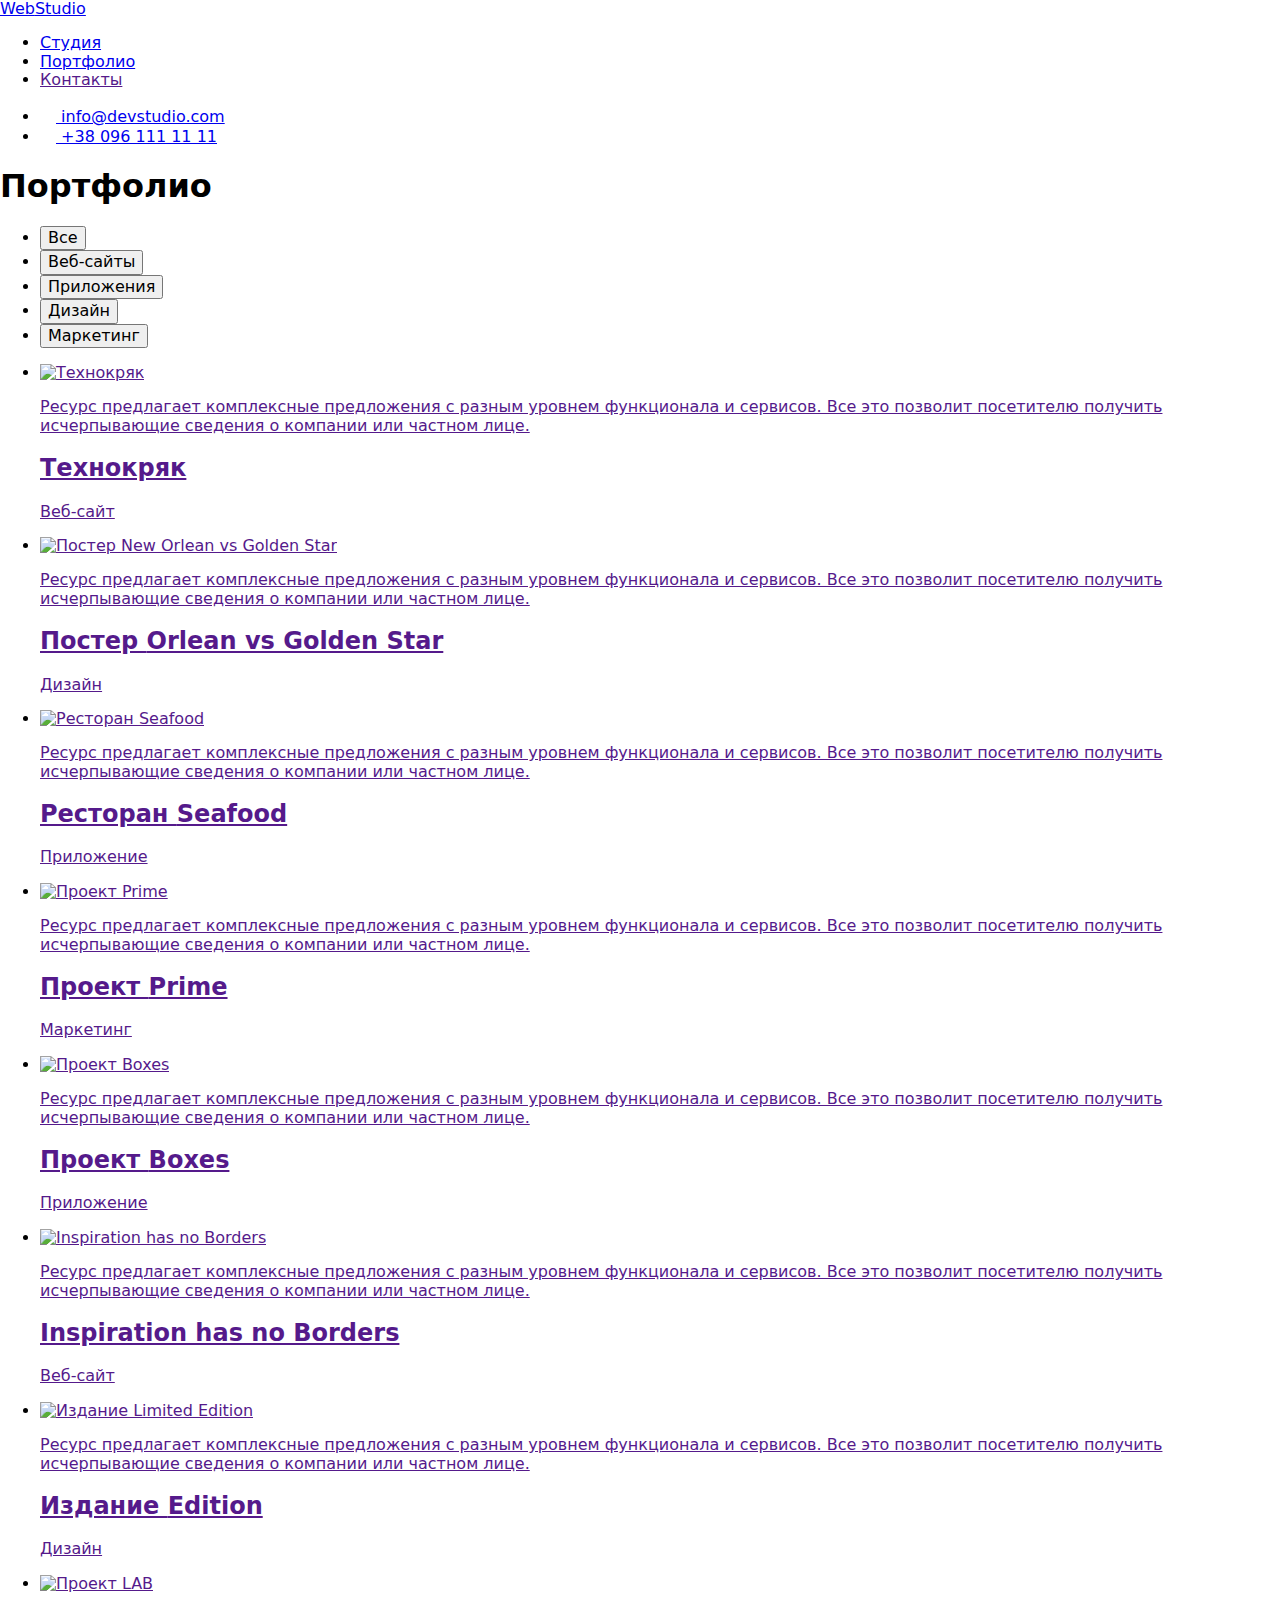
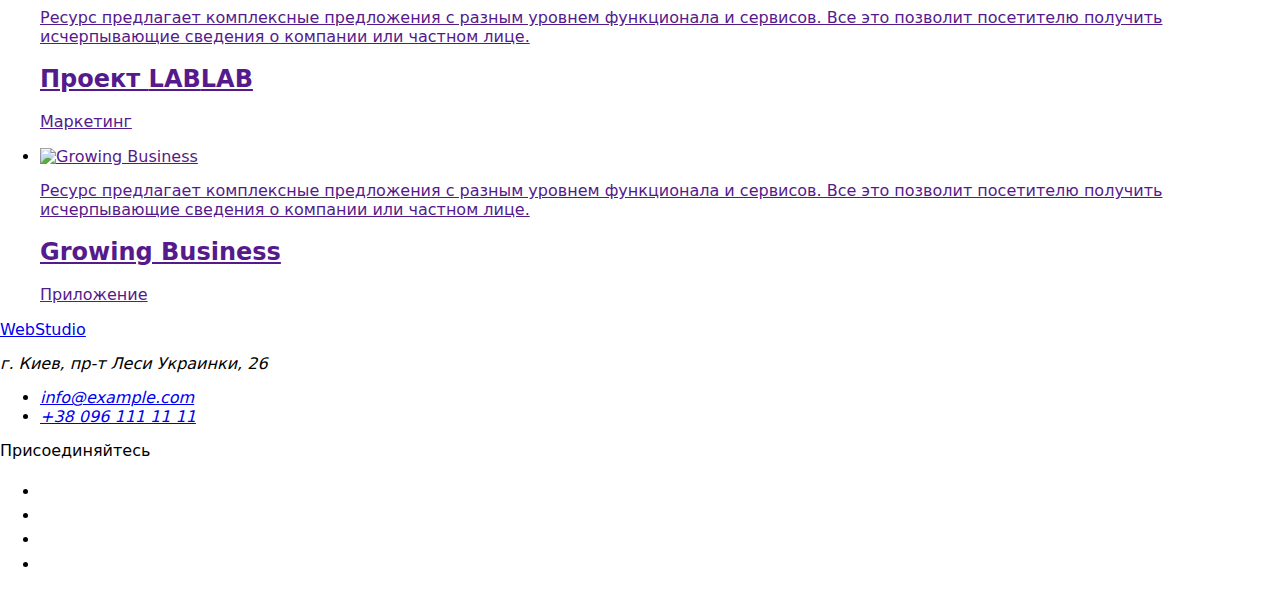
==== portfolio.html @ aac2e9c6 "Add files via upload" ====
<!DOCTYPE html>
<html lang="ru">

<head>
    <meta charset="UTF-8">
    <meta http-equiv="X-UA-Compatible" content="IE=edge">
    <meta name="viewport" content="width=device-width, initial-scale=1.0">
    <title>WebStudio</title>
    <link href="https://fonts.googleapis.com/css2?family=Raleway:wght@700&family=Roboto:wght@400;500;700;900&display=swap"
    rel="stylesheet">
    <link rel="stylesheet" href="https://cdnjs.cloudflare.com/ajax/libs/modern-normalize/1.1.0/modern-normalize.min.css">
    <link rel="stylesheet" href="./css/styles.css" />
</head>

<body>
    <!-- Шапка сайта-->
        <header class="header">

            <div class="container page-header">
                <nav class="main-nav">
                    <a href="./index.html" class="logo"> <span class="logo-item">Web</span>Studio</a>
            
                    <ul class="site-nav">
                        <li class="item"> <a href="./index.html" class="site-nav-link">Студия</a></li>
                        <li class="item"> <a href="./portfolio.html" class="site-nav-link  curent">Портфолио</a></li>
                        <li class="item"> <a href="" class="site-nav-link">Контакты</a></li>
                    </ul>
                </nav>
            
                    <div class="contacts">
                        <ul class="site-contacts">
                            <li class="list">
                                <div class="mail-link">
                                    <a href="mailto:info@devstudio.com" class="mail">
                                        <svg class="mail-icon" width="16" height="16">
                                            <use href="./images/symbol-defs.svg#icon-mail"></use>
                                        </svg>
                                        info@devstudio.com</a>
                                </div>
                            </li>
                    
                            <li class="list">
                                <div class="tel-link">
                                    <a href="tel:+380961111111" class="tel">
                                        <svg class="tel-icon" width="16" height="16">
                                            <use href="./images/symbol-defs.svg#icon-tel"></use>
                                        </svg>
                                        +38 096 111 11 11
                                    </a>
                                </div>
                            </li>
                        </ul>
                     </div>
            </div>
            
        </header>

        <!--Hero-->
        <main>
            <section class="section">
                <div class="container">
                    <h1 class="portfolio-title">Портфолио</h1>
                        
                    <ul class="button-list">
                        <li class="portfolio-button-list"> <button type="button" class="button-item curent">Все</button></li>
                        <li class="portfolio-button-list"> <button type="button" class="button-item">Веб-сайты</button></li>
                        <li class="portfolio-button-list"> <button type="button" class="button-item">Приложения</button></li>
                        <li class="portfolio-button-list"> <button type="button" class="button-item">Дизайн</button></li>
                        <li class="portfolio-button-list"> <button type="button" class="button-item">Маркетинг</button></li>
                    </ul>

                    <ul class="card-list">
                            <li class="card-item">
                                <a href="" class="card-link">
                                    <div class="product-thumb">
                                        <img src="./images/techno.jpg" alt="Технокряк" width="370" class="card-pct">
                                        <div class="product-overlay">
                                            <p class="product-description">
                                                Ресурс предлагает комплексные предложения с разным уровнем функционала и сервисов. Все это позволит посетителю получить
                                                исчерпывающие сведения о компании или частном лице.
                                            </p>
                                        </div>
                                    </div>
                                     <div class="card-text-item">
                                         <h2 class="card-title">Технокряк</h2>
                                          <p class="card-text">Веб-сайт</p>
                                    </div>
                                </a>
                            </li>

                            <li class="card-item">
                                <a href="" class="card-link">
                                    <div class="product-thumb">
                                        <img src="./images/poster.jpg" alt="Постер New Orlean vs Golden Star" width="370" class="card-pct">
                                        <div class="product-overlay">
                                                <p class="product-description">
                                                    Ресурс предлагает комплексные предложения с разным уровнем функционала и сервисов. Все это позволит посетителю
                                                    получить исчерпывающие сведения о компании или частном лице.
                                                </p>
                                        </div>
                                    </div>
                                            <div class="card-text-item">
                                                <h2 class="card-title">Постер <span lang="en">Orlean vs Golden Star</span> </h2>
                                                <p class="card-text">Дизайн</p>
                                            </div>
                                </a>
                            </li>

                            <li class="card-item">
                                <a href="" class="card-link">
                                    <div class="product-thumb">
                                        <img src="./images/restaurant.jpg" alt="Ресторан Seafood" width="370" class="card-pct">
                                            <div class="product-overlay">
                                                <p class="product-description">
                                                    Ресурс предлагает комплексные предложения с разным уровнем функционала и сервисов. Все это позволит посетителю
                                                    получить исчерпывающие сведения о компании или частном лице.
                                                </p>
                                            </div>
                                    </div>
                                        <div class="card-text-item">
                                                <h2 class="card-title">Ресторан <span lang="en">Seafood</span></h2>
                                                <p class="card-text">Приложение</p>
                                            </div>  
                                </a>
                            </li>

                            <li class="card-item">
                                <a href="" class="card-link">
                                    <div class="product-thumb">
                                            <img src="./images/prime.jpg" alt="Проект Prime" width="370" class="card-pct">
                                            <div class="product-overlay">
                                                <p class="product-description">
                                                    Ресурс предлагает комплексные предложения с разным уровнем функционала и сервисов. Все это позволит посетителю
                                                    получить исчерпывающие сведения о компании или частном лице.
                                                </p>
                                            </div>
                                    </div>
                                            <div class="card-text-item">
                                                <h2 class="card-title">Проект <span lang="en">Prime</span></h2>
                                                <p class="card-text">Маркетинг</p>
                                            </div>
                                </a>
                            </li>

                            <li class="card-item">
                                <a href="" class="card-link">
                                    <div class="product-thumb">
                                        <img src="./images/boxes.jpg" alt="Проект Boxes" width="370" class="card-pct">
                                        <div class="product-overlay">
                                            <p class="product-description">
                                                Ресурс предлагает комплексные предложения с разным уровнем функционала и сервисов. Все это позволит посетителю
                                                получить исчерпывающие сведения о компании или частном лице.
                                            </p>
                                        </div>
                                    </div>
                                        <div class="card-text-item">
                                                <h2 class="card-title">Проект <span lang="en">Boxes</span></h2>
                                                <p class="card-text">Приложение</p>
                                            </div>
                                </a>
                            </li>

                            <li class="card-item">
                                <a href="" class="card-link">
                                    <div class="product-thumb">
                                       <img src="./images/Inspiration.jpg" alt="Inspiration has no Borders" width="370" class="card-pct">
                                    <div class="product-overlay">
                                        <p class="product-description">
                                            Ресурс предлагает комплексные предложения с разным уровнем функционала и сервисов. Все это позволит посетителю
                                            получить исчерпывающие сведения о компании или частном лице.
                                        </p>
                                    </div>
                                    </div>
                                            <div class="card-text-item">
                                                <h2 class="card-title" lang="en">Inspiration has no Borders</h2>
                                                <p class="card-text">Веб-сайт</p>
                                            </div>
                                </a>
                            </li>

                            <li class="card-item">
                                <a href="" class="card-link">
                                    <div class="product-thumb">
                                        <img src="./images/edition.jpg" alt="Издание Limited Edition" width="370" class="card-pct">
                                        <div class="product-overlay">
                                            <p class="product-description">
                                                Ресурс предлагает комплексные предложения с разным уровнем функционала и сервисов. Все это позволит посетителю
                                                получить исчерпывающие сведения о компании или частном лице.
                                            </p>
                                        </div>
                                    </div>
                                        <div class="card-text-item">
                                            <h2 class="card-title">Издание <span lang="en">Edition</span> </h2>
                                            <p class="card-text">Дизайн</p>
                                        </div>
                                </a>        
                            </li>

                            <li class="card-item">
                                <a href="" class="card-link">
                                    <div class="product-thumb">
                                        <img src="./images/lab.jpg" alt="Проект LAB" width="370" class="card-pct">
                                        <div class="product-overlay">
                                            <p class="product-description">
                                                Ресурс предлагает комплексные предложения с разным уровнем функционала и сервисов. Все это позволит посетителю
                                                получить исчерпывающие сведения о компании или частном лице.
                                            </p>
                                        </div>
                                    </div>
                                            <div class="card-text-item">
                                                <h2 class="card-title">Проект <span lang="en">LAB</span>LAB</h2>
                                                <p class="card-text">Маркетинг</p>
                                            </div>
                                </a>
                            </li>

                            <li class="card-item">
                                <a href="" class="card-link">
                                    <div class="product-thumb">
                                        <img src="./images/bisiness.jpg" alt="Growing Business" width="370" class="card-pct">
                                        <div class="product-overlay">
                                            <p class="product-description">
                                                Ресурс предлагает комплексные предложения с разным уровнем функционала и сервисов. Все это позволит посетителю
                                                получить исчерпывающие сведения о компании или частном лице.
                                            </p>
                                        </div>
                                    </div>
                                            <div class="card-text-item">
                                                <h2 class="card-title" >Growing Business</h2>
                                                <p class="card-text">Приложение</p>
                                            </div>
                                </a>
                            </li>
                    </ul>

                 </div>

            </section>
        </main>
        
        <!--Футер-->
                <footer class="footer">
                
                    <div class="container footer-container">
                        <div class="footer-contacts">
                            <a class="logo" href="./index.html"> <span class="logo-item">Web</span>Studio</a>
                            <address>
                                <p class="adress">г. Киев, пр-т Леси Украинки, 26</p>
                
                                <ul class="footer-list">
                                    <li class="footer-mail"><a href="info@example.com" class="mail">info@example.com</a></li>
                                    <li class="footer-tel"><a href="tel:+380961111111" class="tel"> +38 096 111 11 11</a></li>
                                </ul>
                            </address>
                        </div>
                
                        <div class="footer-soc-items">
                            <p class="footer-header">Присоединяйтесь</p>
                
                
                            <ul class="footer-soc-list list">
                                <li class="footer-link-items">
                                    <a href="" class="footer-soc-link">
                                        <svg class="footer-soc-icon" width="20" height="20">
                                            <use href="./images/symbol-defs.svg#icon-instagram2"></use>
                                        </svg>
                                    </a>
                                </li>
                
                                <li class="footer-link-items">
                                    <a href="" class="footer-soc-link">
                                        <svg class="footer-soc-icon" width="20" height="20">
                                            <use href="./images/symbol-defs.svg#icon-twitter2"></use>
                                        </svg>
                                    </a>
                                </li>
                
                                <li class="footer-link-items">
                                    <a href="" class="footer-soc-link">
                                        <svg class="footer-soc-icon" width="20" height="20">
                                            <use href="./images/symbol-defs.svg#icon-facebook"></use>
                                        </svg>
                                    </a>
                                </li>
                
                                <li class="footer-link-items">
                                    <a href="" class="footer-soc-link">
                                        <svg class="footer-soc-icon" width="20" height="20">
                                            <use href="./images/symbol-defs.svg#icon-linkedin2"></use>
                                        </svg>
                                    </a>
                                </li>
                            </ul>
                        </div>
                    </div>
                </footer>

 </body>
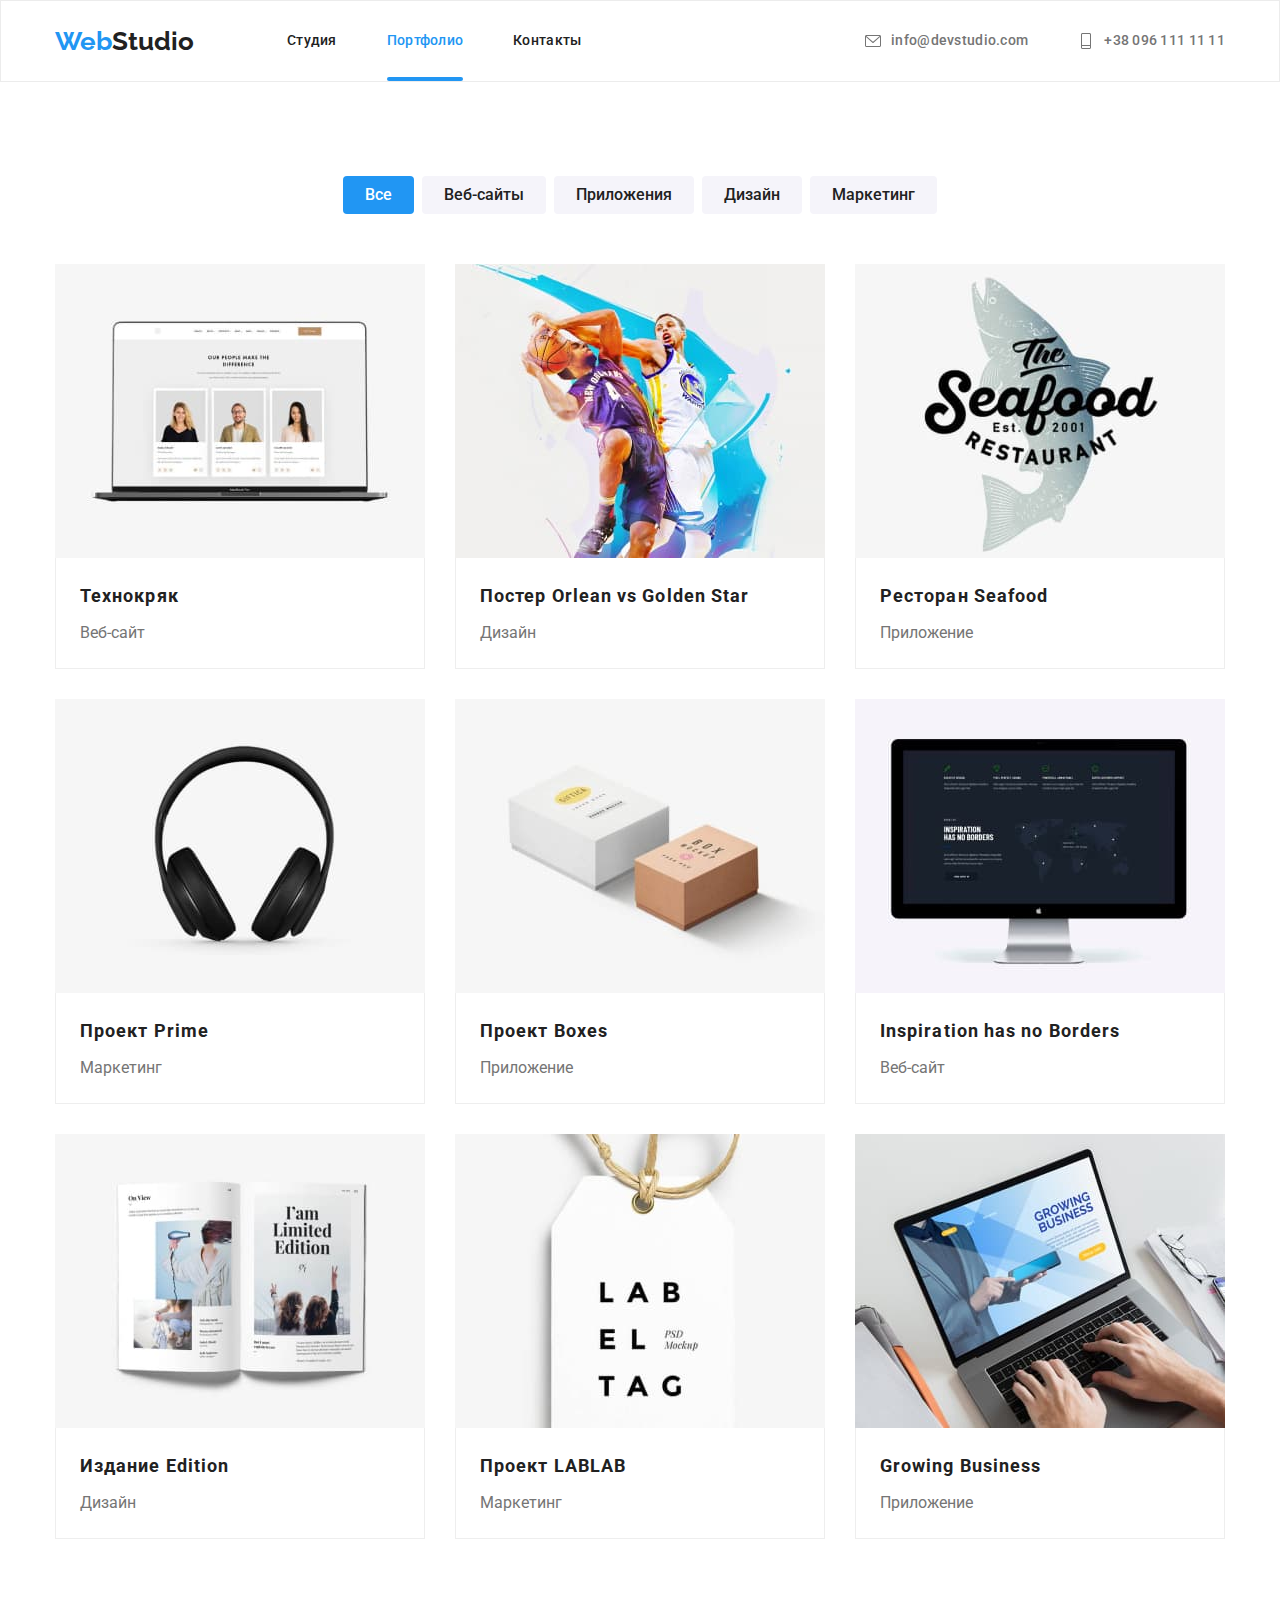
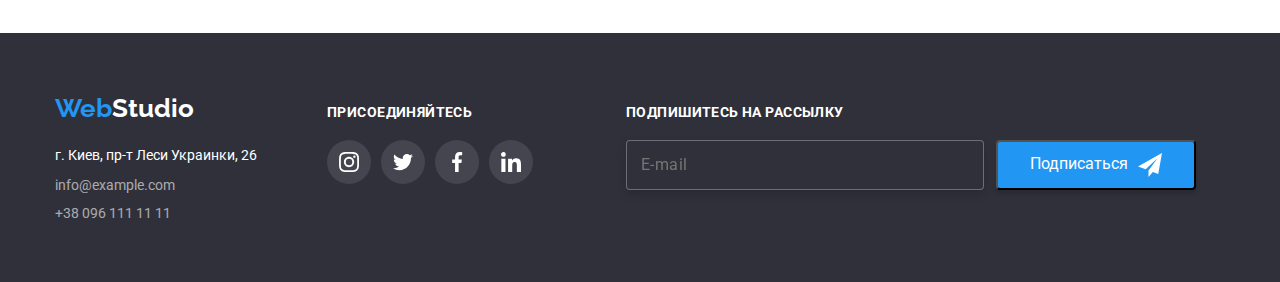
==== commit e0e11729: "ДЗ-6 на сдачу" ====
--- a/portfolio.html
+++ b/portfolio.html
@@ -239,60 +239,75 @@
         </main>
         
         <!--Футер-->
-                <footer class="footer">
-                
-                    <div class="container footer-container">
-                        <div class="footer-contacts">
-                            <a class="logo" href="./index.html"> <span class="logo-item">Web</span>Studio</a>
-                            <address>
-                                <p class="adress">г. Киев, пр-т Леси Украинки, 26</p>
-                
-                                <ul class="footer-list">
-                                    <li class="footer-mail"><a href="info@example.com" class="mail">info@example.com</a></li>
-                                    <li class="footer-tel"><a href="tel:+380961111111" class="tel"> +38 096 111 11 11</a></li>
+        <footer class="footer">
+
+            <div class="container footer-container">
+                    <div class="footer-contacts">
+                        <a class="logo" href="./index.html"> <span class="logo-item">Web</span>Studio</a>
+                        <address>
+                            <p class="adress">г. Киев, пр-т Леси Украинки, 26</p>
+                            
+                            <ul class="footer-list">
+                                <li class="footer-mail"><a href="info@example.com" class="mail">info@example.com</a></li>
+                                <li class="footer-tel"><a href="tel:+380961111111" class="tel"> +38 096 111 11 11</a></li>
+                            </ul>
+                        </address>
+                    </div>
+
+                    <div class="footer-soc-items">
+                        <p class="footer-header">Присоединяйтесь</p>
+
+                            
+                                <ul class="footer-soc-list list">
+                                    <li class="footer-link-items">
+                                        <a href="" class="footer-soc-link">
+                                            <svg class="footer-soc-icon" width="20" height="20">
+                                                <use href="./images/symbol-defs.svg#icon-instagram2"></use>
+                                            </svg>
+                                        </a>
+                                    </li>
+                                    
+                                    <li class="footer-link-items">
+                                        <a href="" class="footer-soc-link">
+                                            <svg class="footer-soc-icon" width="20" height="20">
+                                                <use href="./images/symbol-defs.svg#icon-twitter2"></use>
+                                            </svg>
+                                        </a>
+                                    </li>
+                        
+                                    <li class="footer-link-items">
+                                        <a href="" class="footer-soc-link">
+                                            <svg class="footer-soc-icon" width="20" height="20">
+                                                <use href="./images/symbol-defs.svg#icon-facebook"></use>
+                                            </svg>
+                                        </a>
+                                    </li>
+                                    
+                                    <li class="footer-link-items">
+                                        <a href="" class="footer-soc-link">
+                                            <svg class="footer-soc-icon" width="20" height="20">
+                                                <use href="./images/symbol-defs.svg#icon-linkedin2"></use>
+                                            </svg>
+                                        </a>
+                                    </li>
                                 </ul>
-                            </address>
-                        </div>
-                
-                        <div class="footer-soc-items">
-                            <p class="footer-header">Присоединяйтесь</p>
-                
-                
-                            <ul class="footer-soc-list list">
-                                <li class="footer-link-items">
-                                    <a href="" class="footer-soc-link">
-                                        <svg class="footer-soc-icon" width="20" height="20">
-                                            <use href="./images/symbol-defs.svg#icon-instagram2"></use>
-                                        </svg>
-                                    </a>
-                                </li>
-                
-                                <li class="footer-link-items">
-                                    <a href="" class="footer-soc-link">
-                                        <svg class="footer-soc-icon" width="20" height="20">
-                                            <use href="./images/symbol-defs.svg#icon-twitter2"></use>
-                                        </svg>
-                                    </a>
-                                </li>
-                
-                                <li class="footer-link-items">
-                                    <a href="" class="footer-soc-link">
-                                        <svg class="footer-soc-icon" width="20" height="20">
-                                            <use href="./images/symbol-defs.svg#icon-facebook"></use>
-                                        </svg>
-                                    </a>
-                                </li>
-                
-                                <li class="footer-link-items">
-                                    <a href="" class="footer-soc-link">
-                                        <svg class="footer-soc-icon" width="20" height="20">
-                                            <use href="./images/symbol-defs.svg#icon-linkedin2"></use>
-                                        </svg>
-                                    </a>
-                                </li>
-                            </ul>
-                        </div>
+                            
                     </div>
-                </footer>
+                        <form>
+                            <div class="footer-form">
+                                <div class="sign-form">
+                                    <label for="sign-form" class="sign-label">подпишитесь на рассылку</label>
+                                    <input type="email" name="email" id="sign-form" class="sign-input" placeholder="E-mail">
+                                </div>
+                                <button type="submit" class="sign-button">Подписаться
+                                    <svg width="24" height="24" class="sign-icon">
+                                        <use href="./images/symbol-defs.svg#icon-send"></use>
+                                    </svg>
+                                </button>
+                            </div>
+                        </form>
+            </div>
+            
+        </footer>
 
  </body>--- a/css/styles.css
+++ b/css/styles.css
@@ -0,0 +1,1281 @@
+:root {
+  --primary-text-color: #757575;
+  --title-text-color: #212121;
+  --accent-color: #2196f3;
+  --hero-title-color: #ffffff;
+  --accent-background-color: #2f303a;
+  --secondary-background-color: #f5f4fa;
+  --link-color:rgba(255, 255, 255, 0.6);
+  --header-border-color:#ECECEC;
+  --svg-color:#AFB1B8;
+  --card-border-color: #EEEEEE;
+
+  --timing-function: cubic-bezier(0.4, 0, 0.2, 1);
+  --transition-duration: 250ms;
+}
+
+html {
+  box-sizing: border-box;
+}
+
+*::before,
+*::after {
+  box-sizing: inherit;
+}
+
+.container {
+  width: 1200px;
+  padding-left: 15px;
+  padding-right: 15px;
+  margin-left: auto;
+  margin-right: auto;
+}
+
+.section {
+  margin-top: 0px;
+  margin-bottom: 0px;
+  padding-top: 94px;
+  padding-bottom: 94px;
+}
+
+* body {
+  color: var(--primary-text-color);
+  background-color: var(--hero-title-color);
+
+  font-family: roboto, sans-serif;
+  font-size: 16px;
+}
+
+.list {
+  list-style: none;
+}
+
+/* ------------------main-nav------------------- */
+
+.main-nav {
+  align-items: center;
+}
+
+.page-header {
+  display: flex;
+  align-items: center;
+}
+
+/* ------------------------logo------------------- */
+
+.header {
+  border: 1px solid var(--header-border-color);
+}
+
+.logo {
+  color: var(--title-text-color);
+  font-family: raleway;
+
+  font-weight: 700;
+  font-size: 26px;
+  line-height: 1.19;
+  text-decoration: none;
+
+  padding-top: 24px;
+  padding-bottom: 24px;
+}
+
+.logo-item {
+  color: var(--accent-color);
+}
+
+/*--------------------- site-nav -----------------*/
+
+.site-nav {
+  display: flex;
+  list-style: none;
+  margin-left: 93px;
+  margin-top: 0px;
+  margin-bottom: 0px;
+  padding-left: 0px;
+}
+
+.site-nav-link {
+    display: block;
+    padding-top: 32px;
+    padding-bottom: 32px;
+
+    transition-property: color;
+    transition-duration: var(--transition-duration);
+    transition-timing-function: var(--timing-function);
+
+    position: relative;
+}
+
+.site-nav-link.curent::after {
+
+  content: '';
+  display: block;
+  background-color: var(--accent-color);
+  width: 100%;
+  height: 4px;
+  border-radius: 2px;
+
+  position: absolute;
+  left: 0px;
+  bottom: 0px;
+}
+
+.site-nav .item:not(:last-child) {
+  margin-right: 50px;
+}
+
+.main-nav {
+  display: flex;
+}
+
+.site-nav-link {
+  color: var(--title-text-color);
+
+  font-weight: 500;
+  font-size: 14px;
+  line-height: 1.14;
+  letter-spacing: 0.02em;
+  text-decoration: none;
+}
+
+.site-nav-link:hover,
+.site-nav-link:focus,
+.site-nav-link.curent {
+  color: var(--accent-color);
+}
+
+/*--------------------- contacts --------------------*/
+
+.mail:hover,
+.mail:focus {
+  fill: #2196f3;
+}
+
+.tel:hover,
+.tel:focus {
+  fill: #2196f3;
+}
+
+.tel-icon .mail-icon:hover,
+.tel-icon .mail-icon:focus {
+  fill: currentColor;
+}
+
+.contacts {
+  margin-left: auto;
+}
+
+.site-contacts {
+  display: flex;
+  list-style: none;
+  align-items: center;
+  fill: var(--primary-text-color);
+  
+  margin-top: 0px;
+  margin-bottom: 0px;
+  padding-left: 0px;
+}
+
+.site-contacts .list + .list {
+  margin-left: 50px;
+}
+
+.site-contacts .mail,
+.site-contacts .tel {
+  color: var(--primary-text-color);
+
+  font-weight: 500;
+  font-size: 14px;
+  line-height: 1.14px;
+  letter-spacing: 0.02em;
+  text-decoration: none;
+
+  display: flex;
+  align-items: center;
+
+  padding-top: 32px;
+  padding-bottom: 32px;
+
+  transition-property: color;
+  transition-duration: 250ms;
+  transition-timing-function: var(--timing-function);
+}
+
+.site-contacts .mail:hover,
+.site-contacts .mail:focus,
+.site-contacts .tel:hover,
+.site-contacts .tel:focus {
+  color: var(--accent-color);
+}
+
+.mail-icon {
+ margin-right: 10px;
+ fill: currentColor;
+}
+
+.tel-icon {
+  margin-right: 10px;
+  fill: currentColor;
+}
+
+/* Hero */
+
+.hero {
+  background-image: linear-gradient(
+    rgba(47, 48, 58, 0.4),
+    rgba(47, 48, 58, 0.4)
+  ),
+  url(../images/hero-background.jpg);
+
+  max-width: 1600px;
+  
+  margin: 0 auto;
+  text-align: center;
+  padding-top: 200px;
+  padding-bottom: 200px;
+
+  background-size: cover;
+  background-repeat: no-repeat;
+}
+
+.hero-title {
+  color: var(--hero-title-color);
+
+  font-weight: 900;
+  font-size: 44px;
+  line-height: 1.36;
+  text-align: center;
+  letter-spacing: 0.06em;
+  width: 696px;
+
+  margin-top: 0px;
+  margin-bottom: 30px;
+  margin-left: auto;
+  margin-right: auto;
+
+  text-transform: uppercase;
+}
+
+/*---------------------- Hero buton -----------------*/
+
+
+.hero-button {
+  color: var(--hero-title-color);
+  background-color: var(--accent-color);
+  
+  font-family: Roboto;
+  font-weight: 700;
+  font-size: 16px;
+  line-height: 1.87;
+  letter-spacing: 0.06em;
+  border-radius: 4px;
+  border: none;
+  
+
+  padding-left: 32px;
+  padding-right: 32px;
+  padding-top: 10px;
+  padding-bottom: 10px;
+
+  cursor: pointer;
+}
+
+/* -----------------преимущества ---------------*/
+
+
+.benefits-list {
+  display: flex;
+  justify-content: center;
+}
+
+.benefits-item {
+  width: 270px;
+}
+
+.benefits-item:not(:last-child) {
+  margin-right: 30px;
+}
+
+.benefits-list {
+  margin-top: 0px;
+  margin-bottom: 0px;
+  padding-left: 0px;
+  padding-right: 0px;
+}
+
+.benefits-title {
+  display: none;
+}
+
+.benefits-subtitle {
+  color: var(--title-text-color);
+
+  margin-top: 0px;
+  margin-bottom: 10px;
+
+  font-size: 14px;
+  line-height: 1.7;
+
+  text-transform: uppercase;
+}
+
+.benefits-text {
+  margin-top: 0px;
+  margin-bottom: 0px;
+
+  line-height: 1.71;
+}
+
+.icon-bgr {
+  width: 270px;
+  height: 120px;
+  background-color: var(--secondary-background-color);
+
+  margin-bottom: 30px;
+
+  border-radius: 4px;
+}
+
+.icon-bgr {
+  display: flex;
+  justify-content: center;
+  align-items: center;
+}
+
+
+/*----------- чем мы занимаемся ---------------*/
+
+.feture {
+  padding-top: 0px;
+}
+
+.feature-list {
+  margin-top: 0px;
+  margin-bottom: 0px;
+}
+
+.feature-title {
+  margin-top: 0px;
+  margin-bottom: 50px;
+}
+
+.feature-title,
+.team-title {
+  color: var(--title-text-color);
+
+  font-weight: 700;
+  font-size: 36px;
+  line-height: 1.16;
+  text-align: center;
+}
+
+.feature-title {
+  margin-bottom: 50px;
+}
+
+.feature-list {
+  display: flex;
+
+  padding-left: 0px;
+  padding-right: 0px;
+}
+
+.feature-pct {
+  margin-right: 30px;
+}
+
+.feature-pct:nth-last-child(-n + 1) {
+  margin-right: 0px;
+}
+
+.feature-img {
+  display: block;
+  max-width: 100%;
+  height: auto;
+}
+
+.feature-card {
+  position: relative;
+  display: flex;
+
+}
+
+.feature-text {
+  position: absolute;
+  bottom: 0;
+   
+  display: flex;
+  justify-content: center;
+  align-items: center;
+
+
+  background-color: rgba(47, 48, 58, 0.8);
+  width: 370px;
+  height: 70px;
+  margin-top: 0px;
+  margin-bottom: 0px;
+  width: 100%;
+
+
+  font-weight: 700;
+  font-size: 14px;
+  line-height: 1.14;
+  letter-spacing: 0.03em;
+  text-transform: uppercase;
+  color: var(--hero-title-color)
+}
+
+/* --------------наша команда---------------- */
+
+.team-title {
+  margin-top: 0px;
+  margin-bottom: 50px;
+}
+
+.team {
+  background-color: var(--secondary-background-color);
+}
+
+.team-list {
+  display: flex;
+  justify-content: center;
+  text-align: center;
+ 
+  margin-top: 0px;
+  margin-bottom: 0px;
+  padding-left: 0px;
+}
+
+.team-card-list:not(:last-child) {
+margin-right: 30px;
+}
+
+.team-card-list {
+  box-shadow: 0px 1px 3px rgba(0, 0, 0, 0.12),
+  0px 1px 1px rgba(0, 0, 0, 0.14),
+  0px 2px 1px rgba(0, 0, 0, 0.2);
+  border-radius: 0px 0px 4px 4px;
+}
+  
+
+.team-title {
+  color: var(--title-text-color);
+}
+
+.team-subtitle {
+  color: var(--title-text-color);
+
+  font-weight: 500;
+  font-size: 16px;
+  line-height: 1.18;
+  text-align: center;
+  letter-spacing: 0.03em;
+}
+
+.team-subtitle {
+  margin-bottom: 10px;
+  margin-top: 0px;
+}
+
+.team-contant {
+  font-weight: 400;
+  font-size: 16px;
+  line-height: 1.18;
+  margin-top: 0px;
+  margin-bottom: 16px;
+}
+
+.team-pct {
+  margin-bottom: 30px;
+}
+
+.team-card-list {
+  background-color: var(--hero-title-color);
+
+  padding-bottom: 30px;
+}
+
+.team-soc-list {
+  display: flex;
+  justify-content: center;
+  padding-left: 0px;
+  list-style: none;
+}
+
+.team-soc-item + .team-soc-item {
+margin-left: 10px;
+}
+
+.team-soc-link {
+  width: 44px;
+  height: 44px;
+  border-radius: 50%;
+  display: flex;
+  align-items: center;
+  justify-content: center;
+  color: var(--svg-color);
+
+  transition-property: color, background-color;
+  transition-duration: var(--transition-duration);
+  transition-timing-function: var(--timing-function);
+}
+
+
+.team-soc-icon {
+  fill:currentColor;
+}
+
+.team-soc-link:hover,
+.team-soc-link:focus {
+  background-color: var(--accent-color);
+  color: var(--hero-title-color);
+}
+
+
+/* ----------Section clietns-------- */
+
+.clients-title {
+  margin-top: 0px;
+  margin-bottom: 50px;
+
+  font-weight: 700;
+  font-size: 36px;
+  line-height: 1.16;
+  text-align: center;
+  letter-spacing: 0.03em;
+
+  color: var(--title-text-color);
+}
+
+.clients {
+  padding-top: 94px;
+  padding-bottom: 94px;
+}
+
+.clients-list {
+  display: flex;
+  justify-content: center;
+  list-style: none;
+
+  margin-top: 0px;
+  margin-bottom: 0px;
+  padding-left: 0px;
+}
+
+.list-item {
+  margin-right: 30px;
+  margin-top: 0px;
+  margin-bottom: 0px;
+}
+
+.list-item:last-child {
+  margin-right: 0px;
+}
+
+.client-link {
+transition-property: border, color;
+transition-duration: var(--transition-duration);
+transition-timing-function: var(--timing-function);
+
+display: flex;
+justify-content: center;
+
+width: 170px;
+height: 92px;
+left: 215px;
+top: 2493px;
+
+color: var(--svg-color);
+border: 1px solid var(--svg-color);
+border-radius: 4px;
+}
+
+.company {
+  fill: currentColor;
+}
+
+
+.client-link:hover,
+.client-link:focus {
+  border-color: var(--accent-color);
+  color:var(--accent-color);
+}
+
+
+/*---------------- Футер -------------*/
+
+.footer {
+  background-color: var(--accent-background-color);
+
+  padding-top: 60px;
+  padding-bottom: 60px;
+}
+
+.footer .logo {
+  font-weight: 700;
+  text-decoration: none;
+  color: var(--hero-title-color);
+  display: inline-block;
+
+  margin-top: 0px;
+  margin-bottom: 20px;
+  padding-top: 0px;
+  padding-bottom: 0px;
+}
+
+.logo-item {
+  color: var(--accent-color);
+  margin-top: 0px;
+}
+
+.footer-list {
+  margin-top: 0px;
+  margin-bottom: 0px;
+  list-style: none;
+  padding-left: 0px;
+}
+
+.adress {
+  color: var(--hero-title-color);
+
+  font-style: normal;
+  font-weight: 400;
+
+  font-size: 14px;
+  line-height: 1.7;
+
+  margin-top: 0px;
+  margin-bottom: 9px;
+}
+
+.footer .mail,
+.tel {
+  transition-property: color;
+  transition-duration: var(--transition-duration);
+  transition-timing-function: var(--timing-function);
+
+  color: var(--link-color);
+
+  font-style: normal;
+  font-weight: 400;
+
+  font-size: 14px;
+  line-height: 1.17;
+
+  display: inline-block;
+}
+
+.footer .mail:hover,
+.footer .mail:focus {
+  color: var(--accent-color);
+}
+
+.footer .tel:hover,
+.footer .tel:focus {
+  color: var(--accent-color);
+}
+
+.footer-mail {
+  margin-bottom: 9px;
+}
+
+.mail,
+.tel {
+  text-decoration: none;
+}
+
+.footer-header {
+  color: var(--hero-title-color);
+
+  font-weight: 700;
+  font-size: 14px;
+  line-height: 16px;
+  letter-spacing: 0.03em;
+  text-transform: uppercase;
+
+  margin-top: 0px;
+  margin-bottom: 20px;
+}
+
+.footer-soc-list {
+  display: flex;
+  
+  margin-top: 0px;
+  margin-bottom: 0px;
+  padding-left: 0px;
+}
+
+.footer-soc-link {
+    transition-property: background-color;
+    transition-duration: var(--transition-duration);
+    transition-timing-function: var(--timing-function);
+
+    width: 44px;
+    height: 44px;
+    border-radius: 50%;
+    
+    display: flex;
+    align-items: center;
+    justify-content: center;
+    cursor: pointer;
+
+    background-color: rgba(255, 255, 255, 0.1);
+}
+
+.footer-soc-link:hover,
+.footer-soc-link:focus {
+  background-color: var(--accent-color);
+}
+
+.footer-link-items:not(:last-child) {
+  margin-right: 10px;
+}
+
+.footer-soc-items {
+  justify-content: center;
+  padding-right: 93px;
+}
+
+.footer-container {
+  display: flex;
+  align-items: baseline;
+}
+
+.footer-contacts {
+margin-right: 70px;
+}
+
+.footer-soc-icon {
+  fill: var(--hero-title-color);
+}
+
+.sign-button {
+  display: flex;
+  align-items: center;
+  justify-content: center;
+  margin-left: 12px;
+  margin-top: 0px;
+  margin-bottom: 0px;
+  padding: 0 0;
+
+  width: 200px;
+  height: 50px;
+
+  color: var(--hero-title-color);
+  background-color: var(--accent-color);
+
+  box-shadow: 0px 4px 4px rgba(0, 0, 0, 0.15);
+  border-radius: 4px;
+
+  cursor: pointer;
+}
+
+.sign-icon {
+  margin-left: 10px;
+}
+
+.footer-form {
+  display: flex;
+  align-items: flex-end;
+}
+
+.sign-form {
+  width: 358px;
+}
+
+.sign-label {
+  display: block;
+  color: var(--hero-title-color);
+  margin-bottom: 20px;
+
+  font-weight: 700;
+  font-size: 14px;
+  line-height: 16px;
+  letter-spacing: 0.03em;
+  text-transform: uppercase;
+}
+
+.sign-input {
+ width: 358px;
+ height: 50px;
+
+ background-color: var(--accent-background-color);
+ border: 1px solid rgba(255, 255, 255, 0.3);
+ box-sizing: border-box;
+ filter: drop-shadow(0px 4px 4px rgba(0, 0, 0, 0.15));
+ border-radius: 4px;
+}
+
+.sign-form input::placeholder {
+  padding-left: 12px;
+
+  font-size: 16px;
+  line-height: 1.25;
+  letter-spacing: 0.03em;
+}
+
+
+
+/* --------------Portfolio -----------------*/
+
+.portfolio-title {
+  display: none;
+}
+
+/* -------------Кнопки ---------------*/
+
+.button-list {
+  display: flex;
+  justify-content: center;
+
+}
+
+.button-list {
+  list-style: none;
+  margin-top: 0px;
+  margin-bottom: 50px;
+  padding-left: 0px;
+  padding-right: 0px;
+  }
+
+
+.portfolio-button-list:not(:last-child) {
+  margin-right: 8px;
+}
+
+.button-item {
+  color: var(--title-text-color);
+  cursor: pointer;
+  background-color: var(--secondary-background-color);
+
+  font-family: Roboto;
+  font-weight: 500;
+  font-size: 16px;
+  line-height: 1.62;
+
+  border-radius: 4px;
+  padding-left: 22px;
+  padding-right: 22px;
+  padding-top: 6px;
+  padding-bottom: 6px;
+
+  border: none;
+
+  transition-property: background-color, color, box-shadow;
+  transition-duration: var(--transition-duration);
+  transition-timing-function: var(--timing-function);
+}
+
+
+.button-item:focus,
+.button-item:hover {
+  color: var(--hero-title-color);
+  background-color: var(--accent-color);
+  box-shadow: 0px 3px 1px rgba(0, 0, 0, 0.1),
+  0px 1px 2px rgba(0, 0, 0, 0.08),
+  0px 2px 2px rgba(0, 0, 0, 0.12);
+  border-radius: 4px;
+}
+
+.button-item.curent {
+  color: var(--hero-title-color);
+  background-color: var(--accent-color);
+}
+
+/* ---------Портфолио - карточки-------- */
+
+.card-list {
+  display: flex;
+  flex-wrap: wrap;
+  list-style: none;
+  
+  margin-top: 0px;
+  margin-bottom: 0px;
+  margin-left: 0px;
+  padding-left: 0px;
+}
+
+.card-item {
+  width: 370px;
+  margin-right: 30px;
+  margin-bottom: 30px;
+
+  box-sizing: border-box;
+}
+
+.card-item:nth-child(3n) {
+  margin-right: 0px;
+}
+
+.card-item:nth-last-child(-n + 3) {
+  margin-bottom: 0px;
+}
+
+.card-pct {
+  max-width: 100%;
+  display: block;
+  height: auto;
+
+  margin: 0px;
+  
+}
+
+.card-title {
+  color: var(--title-text-color);
+
+  font-weight: 700;
+  font-size: 18px;
+  line-height: 2;
+  letter-spacing: 0.06em;
+
+  margin-top: 0px;
+  margin-bottom: 4px;
+}
+
+.card-text {
+  font-size: 16px;
+  line-height: 1.87;
+
+  margin-top: 0px;
+  margin-bottom: 0px;
+
+  color: var(--primary-text-color);
+}
+
+.card-text-item {
+border-left: 1px solid var(--card-border-color);
+border-right: 1px solid var(--card-border-color);
+border-bottom: 1px solid var(--card-border-color);
+
+padding-top: 20px;
+padding-bottom: 20px;
+padding-left: 24px;
+}
+
+.card-link {
+  list-style: none;
+  text-decoration: none;
+  display: block;
+
+  transition-property: box-shadow;
+  transition-duration: var(--transition-duration);
+  transition-timing-function: var(--timing-function);
+}
+
+.card-link:hover,
+.card-link:focus {
+  background: var(--hero-title-color);
+  box-sizing: border-box;
+  box-shadow: 0px 1px 1px rgba(0, 0, 0, 0.12),
+  0px 4px 4px rgba(0, 0, 0, 0.06),
+  1px 4px 6px rgba(0, 0, 0, 0.16);
+}
+
+.product-thumb {
+  position: relative;
+  overflow: hidden;
+}
+
+.product-overlay {
+  position: absolute;
+  
+  width: 100%;
+  height: 100%;
+  bottom: 0;
+  background-color:rgba(33, 150, 243, 0.9);
+
+  transition-property: visibility, transform;
+  transform: translateY(100%);
+  transition-duration: var(--transition-duration);
+  transition-timing-function: var(--timing-function);
+  visibility: hidden;
+}
+
+.product-description {
+  display: flex;
+  position: absolute;
+
+  width: 100%;
+  height: 100%;
+  margin: 0;
+  padding: 63px 24px;
+
+  font-size: 18px;
+  line-height: 1.55;
+  letter-spacing: 0.03em;
+  color: var(--hero-title-color);
+  }
+  
+  .card-link:hover .product-overlay {
+    transform: translateY(0);
+    visibility: visible;
+  }
+
+  .card-link:focus .product-overlay {
+    transform: translateY(0);
+    visibility: visible;
+  }
+
+/* ---------Модальное окно------- */
+
+.backdrop {
+  position: fixed;
+  top: 0;
+  left: 0;
+  width: 100%;
+  height: 100%;
+  background-color: rgba(0, 0, 0, 0.2);
+}
+
+.backdrop.is-hidden {
+  opacity: 0;
+  pointer-events: none;
+  visibility: hidden;
+  transition-timing-function: var(--timing-function);
+  transition-duration: var(--transition-duration);
+}
+
+.backdrop.is-hidden .modal {
+  transform: translate(-50%, -50%) scale(0.7);
+}
+
+.modal {
+  transition-property: transform, scale;
+  transition-duration: 250ms;
+  animation-timing-function: var(--timing-function);
+
+  position: absolute;
+  top: 50%;
+  left: 50%;
+  transform: translate(-50%, -50%) scale(1);
+
+  width: 528px;
+  min-height: 581px;
+  background-color: var(--hero-title-color);
+
+  background: var(--hero-title-color);
+  box-shadow: 0px 1px 3px rgba(0, 0, 0, 0.12),
+  0px 1px 1px rgba(0, 0, 0, 0.14),
+  0px 2px 1px rgba(0, 0, 0, 0.2);
+  border-radius: 4px;
+}
+
+/* -----------Форма-------------- */
+
+.form {
+  padding: 40px;
+}
+
+.modal-button {
+  transition-property: fill;
+  transition-duration: 250ms;
+  animation-timing-function: var(--timing-function);
+
+  position: absolute;
+  top: 8px;
+  right: 8px;
+
+  cursor: pointer;
+
+  margin: 0px;
+  padding: 0px;
+  width: 30px;
+  height: 30px;
+  border-radius: 50%;
+  background-color: var(--hero-title-color);
+  border: 1px solid rgba(0, 0, 0, 0.1);
+}
+
+.modal-button:hover,
+.modal-button:focus {
+  fill: var(--accent-color);
+}
+
+.modal-title {
+  margin-top: 0px;
+  margin-bottom: 12px;
+
+  font-weight: 700;
+  font-size: 20px;
+  line-height: 1.15;
+  text-align: center;
+  letter-spacing: 0.03em;
+  color: var(--title-text-color);
+}
+
+textarea {
+  resize: none;
+}
+
+/* --------------Формы подписки----------------- */
+
+
+.form-field {
+  display: flex;
+  flex-direction: column;
+  margin-bottom: 10px;
+  position: relative;
+}
+
+.form-field input {
+  transition-property: outline-color, border-color;
+  transition-duration: 250ms;
+  animation-timing-function: var(--timing-function);
+
+  margin-top: 0px;
+  margin-bottom: 0px;
+  
+  width: 448px;
+  height: 40px;
+
+  border: 1px solid rgba(33, 33, 33, 0.2);
+  box-sizing: border-box;
+  border-radius: 4px;
+}
+
+.form-input {
+  padding-left: 42px;
+}
+
+.form-field label {
+
+  font-size: 12px;
+  line-height: 1.16;
+  letter-spacing: 0.01em;
+}
+
+.form-field label {
+  margin-bottom: 4px;
+}
+
+.modal-icon {
+  transition-property: fill;
+  transition-duration: 250ms;
+  animation-timing-function: var(--timing-function);
+
+  position: absolute;
+  top: 50%;
+  left: 15px;
+}
+
+.form-input:focus + .modal-icon {
+  fill: var(--accent-color);
+}
+
+.form-field input:focus {
+  border-color: var(--accent-color);
+  outline-color: var(--accent-color);
+}
+
+.form-field textarea::placeholder {
+  font-weight: 400;
+  font-size: 14px;
+  line-height: 16px;
+  letter-spacing: 0.01em;
+
+  color: rgba(117, 117, 117, 0.5);
+}
+
+.comment-field {
+  transition-property: outline-color, border-color;
+  transition-duration: 250ms;
+  animation-timing-function: var(--timing-function);
+
+  width: 448px;
+  height: 120px;
+
+  padding: 12px 16px;
+  
+  border: 1px solid rgba(33, 33, 33, 0.2);
+  box-sizing: border-box;
+  border-radius: 4px; 
+}
+
+.comment-input {
+  margin-bottom: 20px;
+}
+
+.comment-field:focus {
+  outline-color: var(--accent-color);
+
+}
+
+/* ------------------политика----------------- */
+
+.policy {
+  display: flex;
+  align-items: center;
+
+  margin-top: 0px;
+  margin-bottom: 30px;
+}
+
+.policy label {
+
+  display: flex;
+  align-items: center;
+  margin-left: 8px;
+
+  font-size: 14px;
+  line-height: 1.71;
+  letter-spacing: 0.03em;
+}
+
+.icon {
+  margin-right: 8px;
+
+  display: inline-block;
+  width: 16px;
+  height: 15px;
+
+  border-radius: 2px;
+  border: 2px solid var(--title-text-color);
+}
+
+.checkbox:checked + .icon {
+  background-color: var(--accent-color);
+  background-image: url(../images/icon\ check.svg);
+  background-size: contain;
+  background-origin: border-box;
+  border-color: var(--accent-color);
+}
+
+.checkbox {
+    position: absolute;
+    width: 1px;
+    height: 1px;
+    margin: -1px;
+    border: 0;
+    padding: 0;
+    clip: rect(0 0 0 0);
+    overflow: hidden;
+}
+
+.policy .policy-link {
+
+  color: var(--accent-color);
+}
+
+/* -----------------Submit button---------------- */
+
+.submit-button {
+  display: flex;
+  margin-right: auto;
+  margin-left: auto;
+  padding: 10px 56px;
+
+  font-weight: 700;
+  font-size: 16px;
+  line-height: 1.85;
+  letter-spacing: 0.06em;
+  color: var(--hero-title-color);
+
+  box-shadow: 0px 4px 4px rgba(0, 0, 0, 0.15);
+  border-radius: 4px;
+
+  background-color: var(--accent-color);
+  border: none;
+  cursor: pointer;
+}
+
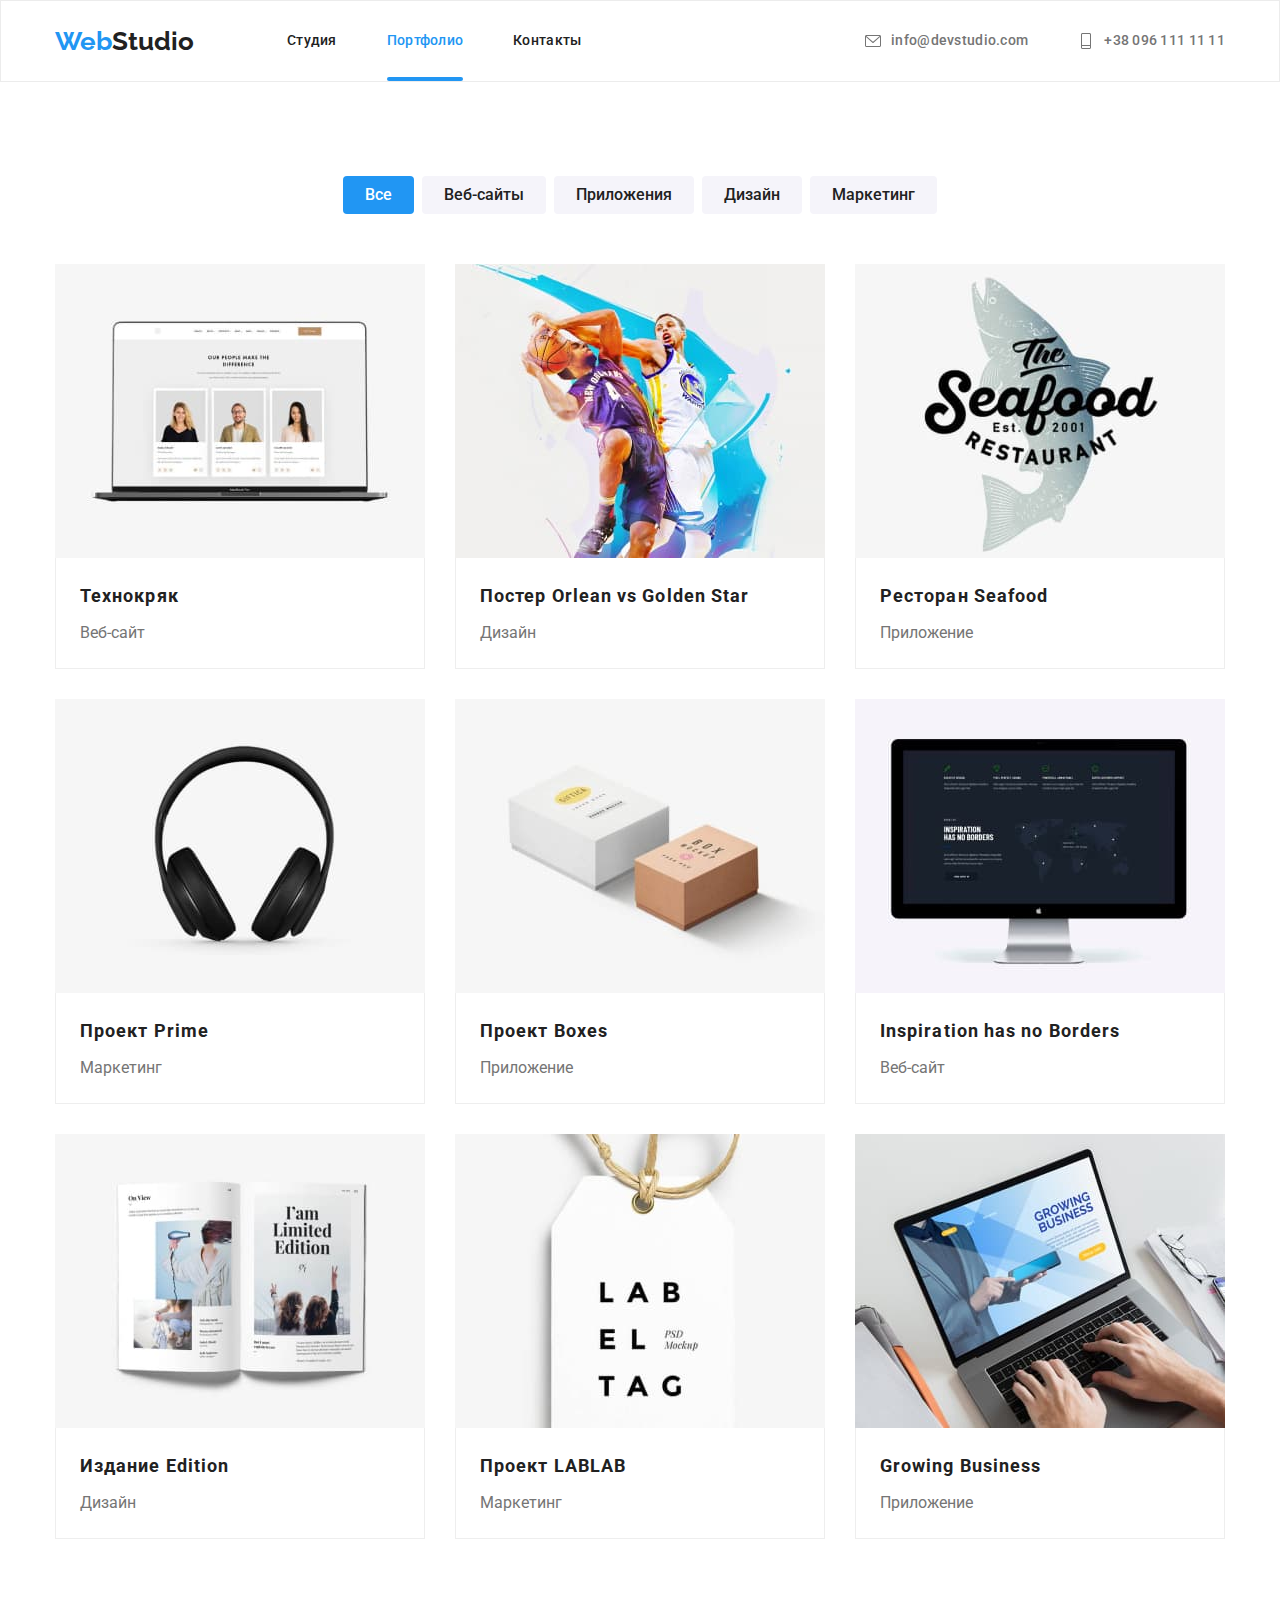
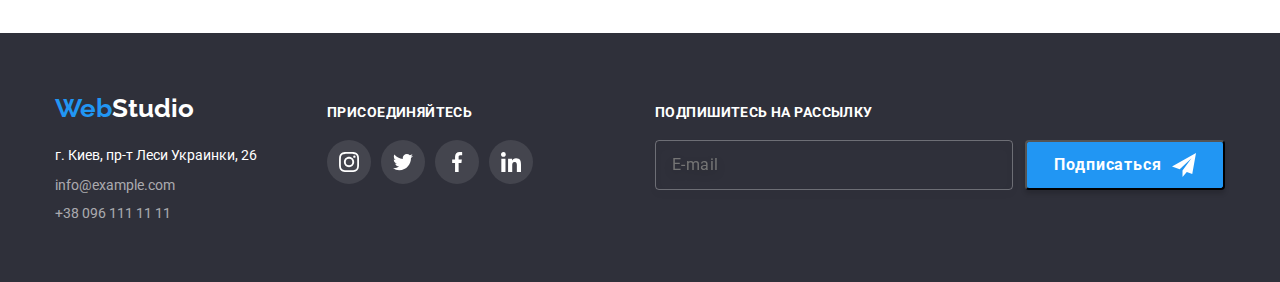
==== commit 71fdaacf: "ДЗ-6 готовое с правками" ====
--- a/portfolio.html
+++ b/portfolio.html
@@ -296,7 +296,7 @@
                         <form>
                             <div class="footer-form">
                                 <div class="sign-form">
-                                    <label for="sign-form" class="sign-label">подпишитесь на рассылку</label>
+                                    <strong class="call-to-action">подпишитесь на рассылку</strong>
                                     <input type="email" name="email" id="sign-form" class="sign-input" placeholder="E-mail">
                                 </div>
                                 <button type="submit" class="sign-button">Подписаться
--- a/css/styles.css
+++ b/css/styles.css
@@ -734,7 +734,7 @@
 
 .footer-soc-items {
   justify-content: center;
-  padding-right: 93px;
+  margin-right: auto;
 }
 
 .footer-container {
@@ -762,6 +762,11 @@
   width: 200px;
   height: 50px;
 
+  font-weight: 700;
+  font-size: 16px;
+  line-height: 1.87;
+  letter-spacing: 0.06em;
+
   color: var(--hero-title-color);
   background-color: var(--accent-color);
 
@@ -784,7 +789,7 @@
   width: 358px;
 }
 
-.sign-label {
+.call-to-action {
   display: block;
   color: var(--hero-title-color);
   margin-bottom: 20px;
@@ -797,19 +802,20 @@
 }
 
 .sign-input {
+padding-left: 16px;
+
  width: 358px;
  height: 50px;
 
- background-color: var(--accent-background-color);
+ background-color: transparent;
  border: 1px solid rgba(255, 255, 255, 0.3);
  box-sizing: border-box;
  filter: drop-shadow(0px 4px 4px rgba(0, 0, 0, 0.15));
  border-radius: 4px;
+ color: var(--hero-title-color);
 }
 
 .sign-form input::placeholder {
-  padding-left: 12px;
-
   font-size: 16px;
   line-height: 1.25;
   letter-spacing: 0.03em;
@@ -951,6 +957,7 @@
 padding-top: 20px;
 padding-bottom: 20px;
 padding-left: 24px;
+padding-right: 24px;
 }
 
 .card-link {
@@ -1050,6 +1057,7 @@
   left: 50%;
   transform: translate(-50%, -50%) scale(1);
 
+  padding: 40px;
   width: 528px;
   min-height: 581px;
   background-color: var(--hero-title-color);
@@ -1063,9 +1071,6 @@
 
 /* -----------Форма-------------- */
 
-.form {
-  padding: 40px;
-}
 
 .modal-button {
   transition-property: fill;
@@ -1119,7 +1124,7 @@
 }
 
 .form-field input {
-  transition-property: outline-color, border-color;
+  transition-property: border-color;
   transition-duration: 250ms;
   animation-timing-function: var(--timing-function);
 
@@ -1231,6 +1236,7 @@
 
   border-radius: 2px;
   border: 2px solid var(--title-text-color);
+cursor: pointer;
 }
 
 .checkbox:checked + .icon {
@@ -1239,6 +1245,10 @@
   background-size: contain;
   background-origin: border-box;
   border-color: var(--accent-color);
+}
+
+.checkbox:focus + .icon {
+  border-color: #2196f3;
 }
 
 .checkbox {
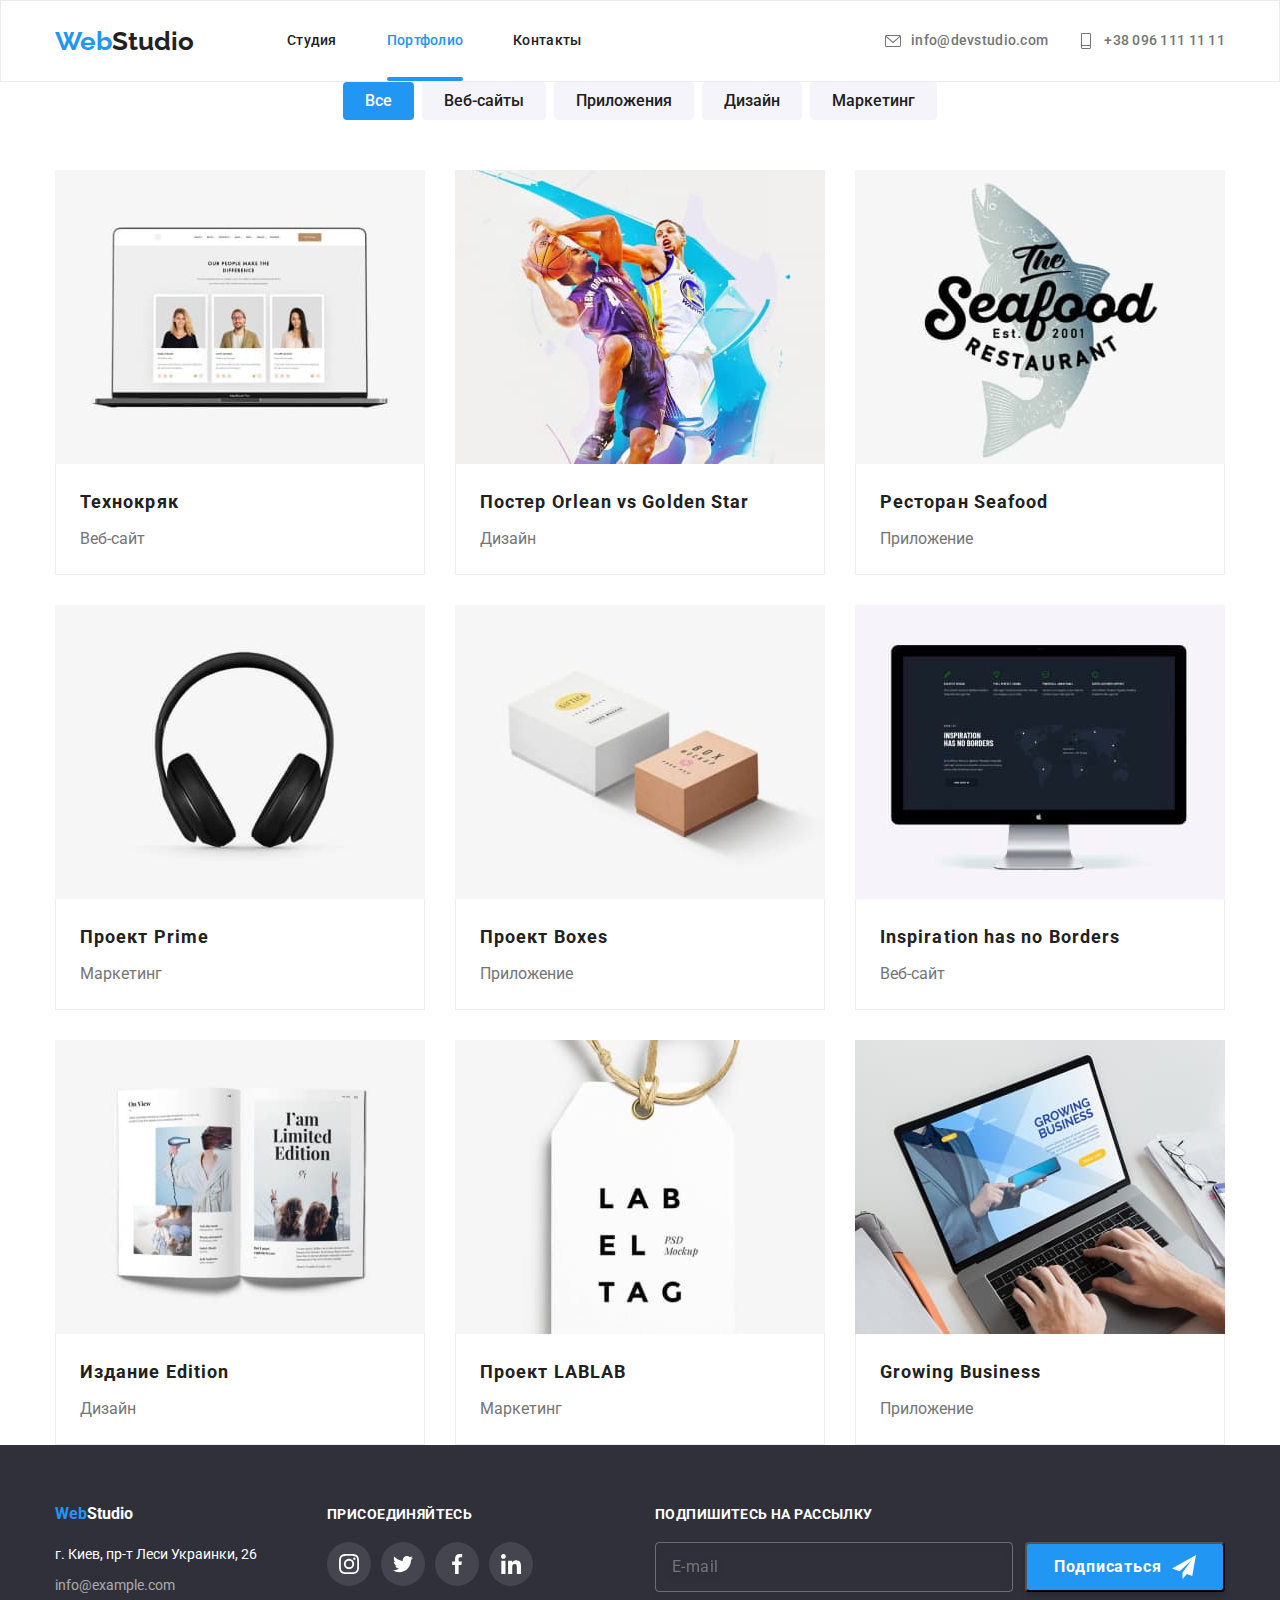
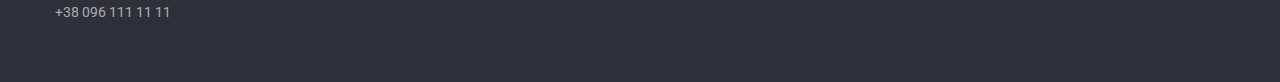
==== commit d9a66532: "ДЗ-7 BEM (Header, Hero)" ====
--- a/portfolio.html
+++ b/portfolio.html
@@ -14,46 +14,46 @@
 
 <body>
     <!-- Шапка сайта-->
-        <header class="header">
-
-            <div class="container page-header">
-                <nav class="main-nav">
-                    <a href="./index.html" class="logo"> <span class="logo-item">Web</span>Studio</a>
-            
-                    <ul class="site-nav">
-                        <li class="item"> <a href="./index.html" class="site-nav-link">Студия</a></li>
-                        <li class="item"> <a href="./portfolio.html" class="site-nav-link  curent">Портфолио</a></li>
-                        <li class="item"> <a href="" class="site-nav-link">Контакты</a></li>
+
+    <header class="header">
+        <div class="container page__container">
+            <nav class="header__main-nav">
+                    <a href="./index.html" class="header__logo"> <span class="header__logo-item">Web</span>Studio</a>
+
+                    <ul class="header__site-nav">
+                        <li class="site-nav__item"> <a href="./index.html" class="site-nav__link">Студия</a></li>
+                        <li class="site-nav__item"> <a href="./portfolio.html" class="site-nav__link  curent">Портфолио</a></li>
+                        <li class="site-nav__item"> <a href="" class="site-nav__link">Контакты</a></li>
                     </ul>
-                </nav>
-            
-                    <div class="contacts">
-                        <ul class="site-contacts">
-                            <li class="list">
-                                <div class="mail-link">
-                                    <a href="mailto:info@devstudio.com" class="mail">
-                                        <svg class="mail-icon" width="16" height="16">
-                                            <use href="./images/symbol-defs.svg#icon-mail"></use>
-                                        </svg>
-                                        info@devstudio.com</a>
-                                </div>
-                            </li>
-                    
-                            <li class="list">
-                                <div class="tel-link">
-                                    <a href="tel:+380961111111" class="tel">
-                                        <svg class="tel-icon" width="16" height="16">
-                                            <use href="./images/symbol-defs.svg#icon-tel"></use>
-                                        </svg>
-                                        +38 096 111 11 11
-                                    </a>
-                                </div>
-                            </li>
-                        </ul>
-                     </div>
+            </nav> 
+
+            <div class="contacts">
+                <ul class="header-contacts">
+                    <li class="list">
+                        <div class="mail">
+                            <a href="mailto:info@devstudio.com" class="mail__link">
+                                <svg class="mail__icon" width="16" height="16">
+                                    <use href="./images/symbol-defs.svg#icon-mail"></use>
+                                </svg>
+                                info@devstudio.com</a> 
+                        </div>
+                    </li>
+
+                    <li class="list">
+                        <div class="tel">
+                            <a href="tel:+380961111111" class="tel__link">
+                                <svg class="tel__icon" width="16" height="16">
+                                    <use href="./images/symbol-defs.svg#icon-tel"></use>
+                                </svg>
+                                +38 096 111 11 11
+                            </a>
+                        </div>
+                    </li>
+                </ul>
             </div>
             
-        </header>
+        </div>
+    </header>
 
         <!--Hero-->
         <main>
--- a/css/styles.css
+++ b/css/styles.css
@@ -31,12 +31,7 @@
   margin-right: auto;
 }
 
-.section {
-  margin-top: 0px;
-  margin-bottom: 0px;
-  padding-top: 94px;
-  padding-bottom: 94px;
-}
+
 
 * body {
   color: var(--primary-text-color);
@@ -48,66 +43,67 @@
 
 .list {
   list-style: none;
-}
-
-/* ------------------main-nav------------------- */
-
-.main-nav {
+} 
+
+/* ----------Logo--------- */
+
+.header__logo {
+color: var(--title-text-color);
+font-family: raleway;
+
+font-weight: 700;
+font-size: 26px;
+line-height: 1.19;
+text-decoration: none;
+
+padding-top: 24px;
+padding-bottom: 24px;
+}
+
+.header__logo-item {
+  color: var(--accent-color);
+}
+
+/* ------------site-nav------------- */
+
+.page__container {
+  display: flex;
   align-items: center;
 }
 
-.page-header {
-  display: flex;
-  align-items: center;
-}
-
-/* ------------------------logo------------------- */
-
-.header {
-  border: 1px solid var(--header-border-color);
-}
-
-.logo {
+.header__site-nav {
+
+  display: flex;
+  
+  margin-left: 93px;
+  margin-top: 0px;
+  margin-bottom: 0px;
+  padding-left: 0px;
+
+  list-style: none;
+}
+
+.site-nav__link {
+
+  position: relative;
+  transition-property: color;
+  transition-duration: var(--transition-duration);
+  transition-timing-function: var(--timing-function);
+
+  display: block;
+  padding-top: 32px;
+  padding-bottom: 32px;
+
   color: var(--title-text-color);
-  font-family: raleway;
-
-  font-weight: 700;
-  font-size: 26px;
-  line-height: 1.19;
+
+  font-weight: 500;
+  font-size: 14px;
+  line-height: 1.14;
+  letter-spacing: 0.02em;
   text-decoration: none;
-
-  padding-top: 24px;
-  padding-bottom: 24px;
-}
-
-.logo-item {
-  color: var(--accent-color);
-}
-
-/*--------------------- site-nav -----------------*/
-
-.site-nav {
-  display: flex;
-  list-style: none;
-  margin-left: 93px;
-  margin-top: 0px;
-  margin-bottom: 0px;
-  padding-left: 0px;
-}
-
-.site-nav-link {
-    display: block;
-    padding-top: 32px;
-    padding-bottom: 32px;
-
-    transition-property: color;
-    transition-duration: var(--transition-duration);
-    transition-timing-function: var(--timing-function);
-
-    position: relative;
-}
-
-.site-nav-link.curent::after {
+}
+
+.site-nav__link.curent::after {
 
   content: '';
   display: block;
@@ -121,52 +117,29 @@
   bottom: 0px;
 }
 
-.site-nav .item:not(:last-child) {
+.header_site-nav .item:not(:last-child) {
   margin-right: 50px;
 }
 
-.main-nav {
-  display: flex;
-}
-
-.site-nav-link {
-  color: var(--title-text-color);
-
-  font-weight: 500;
-  font-size: 14px;
-  line-height: 1.14;
-  letter-spacing: 0.02em;
-  text-decoration: none;
-}
-
-.site-nav-link:hover,
-.site-nav-link:focus,
-.site-nav-link.curent {
+.site-nav__item:not(:last-child) {
+  margin-right: 50px;
+}
+
+.header__main-nav {
+  display: flex;
+  align-items: center;
+}
+
+.site-nav__link:hover,
+.site-nav__link:focus,
+.site-nav__link.curent {
   color: var(--accent-color);
 }
 
-/*--------------------- contacts --------------------*/
-
-.mail:hover,
-.mail:focus {
-  fill: #2196f3;
-}
-
-.tel:hover,
-.tel:focus {
-  fill: #2196f3;
-}
-
-.tel-icon .mail-icon:hover,
-.tel-icon .mail-icon:focus {
-  fill: currentColor;
-}
-
-.contacts {
-  margin-left: auto;
-}
-
-.site-contacts {
+/* -------------Header-contacts-------------- */
+
+
+.header-contacts {
   display: flex;
   list-style: none;
   align-items: center;
@@ -177,12 +150,8 @@
   padding-left: 0px;
 }
 
-.site-contacts .list + .list {
-  margin-left: 50px;
-}
-
-.site-contacts .mail,
-.site-contacts .tel {
+.mail__link,
+.tel__link {
   color: var(--primary-text-color);
 
   font-weight: 500;
@@ -190,6 +159,7 @@
   line-height: 1.14px;
   letter-spacing: 0.02em;
   text-decoration: none;
+  
 
   display: flex;
   align-items: center;
@@ -202,24 +172,43 @@
   transition-timing-function: var(--timing-function);
 }
 
-.site-contacts .mail:hover,
-.site-contacts .mail:focus,
-.site-contacts .tel:hover,
-.site-contacts .tel:focus {
-  color: var(--accent-color);
-}
-
-.mail-icon {
- margin-right: 10px;
- fill: currentColor;
-}
-
-.tel-icon {
+.mail {
+  margin-right: 30px;
+}
+
+.mail__icon {
   margin-right: 10px;
   fill: currentColor;
-}
-
-/* Hero */
+ }
+ 
+ .tel__icon {
+   margin-right: 10px;
+   fill: currentColor;
+ }
+
+  .mail__link:hover,
+  .mail__link:focus,
+  .tel__link:hover,
+  .tel__link:focus {
+  color: var(--accent-color);
+}
+
+.tel__icon, .mail__icon:hover,
+.tel__icon, .mail__icon:focus {
+  fill: currentColor;
+}
+
+.header {
+  border: 1px solid var(--header-border-color);
+}
+
+.contacts {
+  margin-left: auto;
+}
+
+
+
+/* --------------------Hero------------------ */
 
 .hero {
   background-image: linear-gradient(
@@ -237,9 +226,10 @@
 
   background-size: cover;
   background-repeat: no-repeat;
-}
-
-.hero-title {
+} 
+
+
+.hero__title {
   color: var(--hero-title-color);
 
   font-weight: 900;
@@ -255,12 +245,12 @@
   margin-right: auto;
 
   text-transform: uppercase;
-}
-
-/*---------------------- Hero buton -----------------*/
-
-
-.hero-button {
+} 
+
+/*----------------- Hero buton ----------------*/
+
+
+.hero__button {
   color: var(--hero-title-color);
   background-color: var(--accent-color);
   
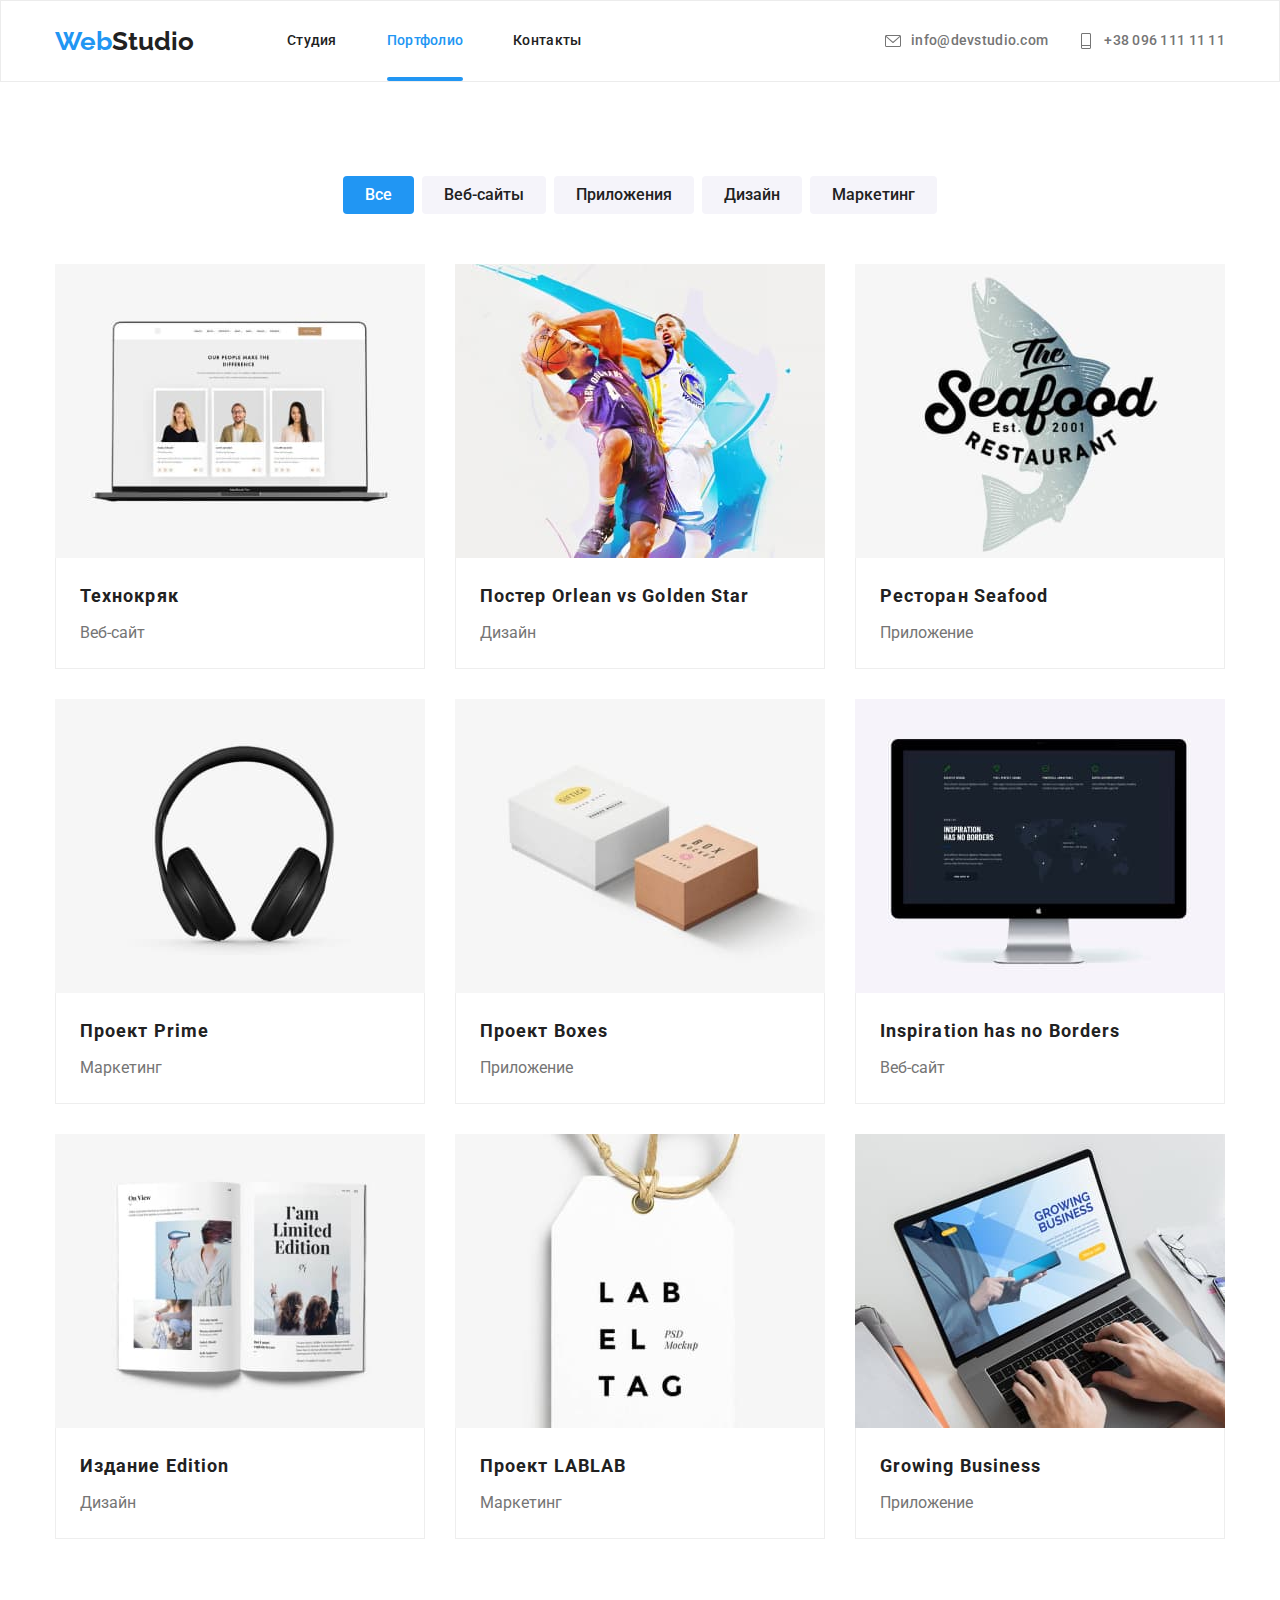
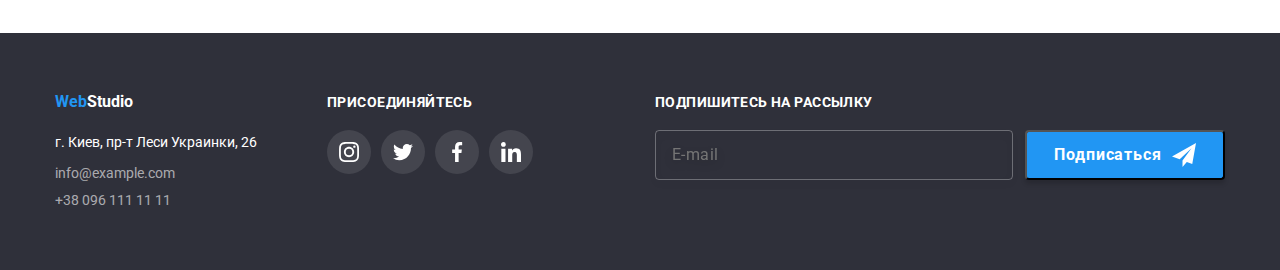
==== commit fad398fa: "ДЗ-7 (страница index)" ====
--- a/portfolio.html
+++ b/portfolio.html
@@ -241,51 +241,51 @@
         <!--Футер-->
         <footer class="footer">
 
-            <div class="container footer-container">
-                    <div class="footer-contacts">
-                        <a class="logo" href="./index.html"> <span class="logo-item">Web</span>Studio</a>
+            <div class="container footer__container">
+                    <div class="footer__footer-contacts">
+                        <a class="footer__logo" href="./index.html"> <span class="footer__logo--white">Web</span>Studio</a>
                         <address>
-                            <p class="adress">г. Киев, пр-т Леси Украинки, 26</p>
+                            <p class="footer__adress">г. Киев, пр-т Леси Украинки, 26</p>
                             
-                            <ul class="footer-list">
-                                <li class="footer-mail"><a href="info@example.com" class="mail">info@example.com</a></li>
-                                <li class="footer-tel"><a href="tel:+380961111111" class="tel"> +38 096 111 11 11</a></li>
+                            <ul class="footer__list">
+                                <li class="footer__mail"><a href="info@example.com" class="footer__mail--item">info@example.com</a></li>
+                                <li class="footer__tel"><a href="tel:+380961111111" class="footer__tel--item"> +38 096 111 11 11</a></li>
                             </ul>
                         </address>
                     </div>
 
-                    <div class="footer-soc-items">
-                        <p class="footer-header">Присоединяйтесь</p>
+                    <div class="footer__social">
+                        <p class="footer__social--title">Присоединяйтесь</p>
 
                             
-                                <ul class="footer-soc-list list">
-                                    <li class="footer-link-items">
-                                        <a href="" class="footer-soc-link">
-                                            <svg class="footer-soc-icon" width="20" height="20">
+                                <ul class="footer__social--list list">
+                                    <li class="footer__social--item">
+                                        <a href="" class="footer__social--link">
+                                            <svg class="footer__social--icon" width="20" height="20">
                                                 <use href="./images/symbol-defs.svg#icon-instagram2"></use>
                                             </svg>
                                         </a>
                                     </li>
                                     
-                                    <li class="footer-link-items">
-                                        <a href="" class="footer-soc-link">
-                                            <svg class="footer-soc-icon" width="20" height="20">
+                                    <li class="footer__social--item">
+                                        <a href="" class="footer__social--link">
+                                            <svg class="footer__social--icon" width="20" height="20">
                                                 <use href="./images/symbol-defs.svg#icon-twitter2"></use>
                                             </svg>
                                         </a>
                                     </li>
                         
-                                    <li class="footer-link-items">
-                                        <a href="" class="footer-soc-link">
-                                            <svg class="footer-soc-icon" width="20" height="20">
+                                    <li class="footer__social--item">
+                                        <a href="" class="footer__social--link">
+                                            <svg class="footer__social--icon" width="20" height="20">
                                                 <use href="./images/symbol-defs.svg#icon-facebook"></use>
                                             </svg>
                                         </a>
                                     </li>
                                     
-                                    <li class="footer-link-items">
-                                        <a href="" class="footer-soc-link">
-                                            <svg class="footer-soc-icon" width="20" height="20">
+                                    <li class="footer__social--item">
+                                        <a href="" class="footer__social--link">
+                                            <svg class="footer__social--icon" width="20" height="20">
                                                 <use href="./images/symbol-defs.svg#icon-linkedin2"></use>
                                             </svg>
                                         </a>
@@ -294,13 +294,13 @@
                             
                     </div>
                         <form>
-                            <div class="footer-form">
-                                <div class="sign-form">
-                                    <strong class="call-to-action">подпишитесь на рассылку</strong>
-                                    <input type="email" name="email" id="sign-form" class="sign-input" placeholder="E-mail">
+                            <div class="footer__form">
+                                <div class="footer__sign">
+                                    <strong class="footer__label">подпишитесь на рассылку</strong>
+                                    <input type="email" name="email" id="sign-form" class="footer__input" placeholder="E-mail">
                                 </div>
-                                <button type="submit" class="sign-button">Подписаться
-                                    <svg width="24" height="24" class="sign-icon">
+                                <button type="submit" class="footer__button">Подписаться
+                                    <svg width="24" height="24" class="footer__icon">
                                         <use href="./images/symbol-defs.svg#icon-send"></use>
                                     </svg>
                                 </button>
--- a/css/styles.css
+++ b/css/styles.css
@@ -45,6 +45,12 @@
   list-style: none;
 } 
 
+.section {
+  padding-top: 94px;
+  padding-bottom: 94px;
+
+}
+
 /* ----------Logo--------- */
 
 .header__logo {
@@ -273,66 +279,61 @@
 
 /* -----------------преимущества ---------------*/
 
-
-.benefits-list {
+.benefits__title {
+  display: none;
+}
+
+.benefits__list {
   display: flex;
   justify-content: center;
-}
-
-.benefits-item {
-  width: 270px;
-}
-
-.benefits-item:not(:last-child) {
-  margin-right: 30px;
-}
-
-.benefits-list {
+
   margin-top: 0px;
   margin-bottom: 0px;
   padding-left: 0px;
   padding-right: 0px;
 }
 
-.benefits-title {
-  display: none;
-}
-
-.benefits-subtitle {
-  color: var(--title-text-color);
-
-  margin-top: 0px;
-  margin-bottom: 10px;
-
-  font-size: 14px;
-  line-height: 1.7;
-
-  text-transform: uppercase;
-}
-
-.benefits-text {
-  margin-top: 0px;
-  margin-bottom: 0px;
-
-  line-height: 1.71;
-}
-
-.icon-bgr {
+.benefits__item {
   width: 270px;
-  height: 120px;
-  background-color: var(--secondary-background-color);
-
-  margin-bottom: 30px;
-
-  border-radius: 4px;
-}
-
-.icon-bgr {
-  display: flex;
-  justify-content: center;
-  align-items: center;
-}
-
+}
+
+.benefits__item:not(:last-child) {
+  margin-right: 30px;
+}
+
+  .benefits__subtitle {
+    color: var(--title-text-color);
+    
+    margin-top: 0px;
+    margin-bottom: 10px;
+
+    font-size: 14px;
+    line-height: 1.7;
+
+    text-transform: uppercase;
+  }
+
+  .benefits__text {
+    margin-top: 0px;
+    margin-bottom: 0px;
+  
+    line-height: 1.71;
+  }
+
+  .benefits__icon {
+    display: flex;
+    justify-content: center;
+    align-items: center;
+
+    width: 270px;
+    height: 120px;
+    background-color: var(--secondary-background-color);
+  
+    margin-bottom: 30px;
+  
+    border-radius: 4px;
+  }
+  
 
 /*----------- чем мы занимаемся ---------------*/
 
@@ -340,18 +341,10 @@
   padding-top: 0px;
 }
 
-.feature-list {
-  margin-top: 0px;
-  margin-bottom: 0px;
-}
-
-.feature-title {
+.feature__title {
   margin-top: 0px;
   margin-bottom: 50px;
-}
-
-.feature-title,
-.team-title {
+
   color: var(--title-text-color);
 
   font-weight: 700;
@@ -360,46 +353,41 @@
   text-align: center;
 }
 
-.feature-title {
-  margin-bottom: 50px;
-}
-
-.feature-list {
-  display: flex;
-
+.feature__list {
+  display: flex;
+
+  margin-top: 0px;
+  margin-bottom: 0px;
   padding-left: 0px;
   padding-right: 0px;
 }
 
-.feature-pct {
+.feature__pct {
   margin-right: 30px;
 }
 
-.feature-pct:nth-last-child(-n + 1) {
+.feature__pct:nth-last-child(-n + 1) {
   margin-right: 0px;
 }
 
-.feature-img {
+.feature__img {
   display: block;
   max-width: 100%;
   height: auto;
 }
 
-.feature-card {
+.feature__card {
   position: relative;
   display: flex;
-
-}
-
-.feature-text {
+}
+
+.feature__text {
+  display: flex;
+  justify-content: center;
+  align-items: center;
+
   position: absolute;
   bottom: 0;
-   
-  display: flex;
-  justify-content: center;
-  align-items: center;
-
-
   background-color: rgba(47, 48, 58, 0.8);
   width: 370px;
   height: 70px;
@@ -416,18 +404,26 @@
   color: var(--hero-title-color)
 }
 
-/* --------------наша команда---------------- */
-
-.team-title {
-  margin-top: 0px;
-  margin-bottom: 50px;
-}
+
+/* -------------Наша команда----------- */
 
 .team {
   background-color: var(--secondary-background-color);
 }
 
-.team-list {
+.team__title {
+  margin-top: 0px;
+  margin-bottom: 50px;
+  text-align: center;
+
+  color: var(--title-text-color);
+
+  font-weight: 700;
+  font-size: 36px;
+  line-height: 1.16;
+}
+
+.team__list {
   display: flex;
   justify-content: center;
   text-align: center;
@@ -435,97 +431,86 @@
   margin-top: 0px;
   margin-bottom: 0px;
   padding-left: 0px;
-}
-
-.team-card-list:not(:last-child) {
-margin-right: 30px;
-}
-
-.team-card-list {
+
+  padding-bottom: 30px;
+}
+
+.team__item {
+  padding-bottom: 30px;
   box-shadow: 0px 1px 3px rgba(0, 0, 0, 0.12),
   0px 1px 1px rgba(0, 0, 0, 0.14),
   0px 2px 1px rgba(0, 0, 0, 0.2);
   border-radius: 0px 0px 4px 4px;
-}
-  
-
-.team-title {
-  color: var(--title-text-color);
-}
-
-.team-subtitle {
-  color: var(--title-text-color);
-
-  font-weight: 500;
-  font-size: 16px;
-  line-height: 1.18;
-  text-align: center;
-  letter-spacing: 0.03em;
-}
-
-.team-subtitle {
-  margin-bottom: 10px;
-  margin-top: 0px;
-}
-
-.team-contant {
-  font-weight: 400;
-  font-size: 16px;
-  line-height: 1.18;
-  margin-top: 0px;
-  margin-bottom: 16px;
-}
-
-.team-pct {
-  margin-bottom: 30px;
-}
-
-.team-card-list {
   background-color: var(--hero-title-color);
-
-  padding-bottom: 30px;
-}
-
-.team-soc-list {
-  display: flex;
-  justify-content: center;
-  padding-left: 0px;
-  list-style: none;
-}
-
-.team-soc-item + .team-soc-item {
-margin-left: 10px;
-}
-
-.team-soc-link {
-  width: 44px;
-  height: 44px;
-  border-radius: 50%;
-  display: flex;
-  align-items: center;
-  justify-content: center;
-  color: var(--svg-color);
-
-  transition-property: color, background-color;
-  transition-duration: var(--transition-duration);
-  transition-timing-function: var(--timing-function);
-}
-
-
-.team-soc-icon {
-  fill:currentColor;
-}
-
-.team-soc-link:hover,
-.team-soc-link:focus {
-  background-color: var(--accent-color);
-  color: var(--hero-title-color);
-}
-
+}
+
+.team__item:not(:last-child) {
+  margin-right: 30px;
+}
+
+  .team__subtitle {
+    margin-bottom: 10px;
+    margin-top: 0px;
+
+    color: var(--title-text-color);
+  
+    font-weight: 500;
+    font-size: 16px;
+    line-height: 1.18;
+    text-align: center;
+    letter-spacing: 0.03em;
+  }
+
+  .team__contant {
+    font-weight: 400;
+    font-size: 16px;
+    line-height: 1.18;
+    margin-top: 0px;
+    margin-bottom: 16px;
+  }
+
+  .team__pct {
+    margin-bottom: 30px;
+  }
+
+  .social__list {
+    display: flex;
+    justify-content: center;
+    padding-left: 0px;
+    list-style: none;
+  }
+
+  .social__item + .social__item {
+    margin-left: 10px;
+    }
+
+    .social__link {
+      width: 44px;
+      height: 44px;
+      border-radius: 50%;
+      display: flex;
+      align-items: center;
+      justify-content: center;
+      color: var(--svg-color);
+    
+      transition-property: color, background-color;
+      transition-duration: var(--transition-duration);
+      transition-timing-function: var(--timing-function);
+    }
+
+    .social__icon {
+      fill:currentColor;
+    }
+
+    .social__link:hover,
+    .social__link:focus {
+    background-color: var(--accent-color);
+    color: var(--hero-title-color);
+    }
 
 /* ----------Section clietns-------- */
 
-.clients-title {
+.clients__title {
   margin-top: 0px;
   margin-bottom: 50px;
 
@@ -538,12 +523,7 @@
   color: var(--title-text-color);
 }
 
-.clients {
-  padding-top: 94px;
-  padding-bottom: 94px;
-}
-
-.clients-list {
+.clients__list {
   display: flex;
   justify-content: center;
   list-style: none;
@@ -553,49 +533,270 @@
   padding-left: 0px;
 }
 
-.list-item {
+.clients__item {
   margin-right: 30px;
   margin-top: 0px;
   margin-bottom: 0px;
 }
 
-.list-item:last-child {
+.clients__item:last-child {
   margin-right: 0px;
 }
 
-.client-link {
-transition-property: border, color;
-transition-duration: var(--transition-duration);
-transition-timing-function: var(--timing-function);
-
-display: flex;
-justify-content: center;
-
-width: 170px;
-height: 92px;
-left: 215px;
-top: 2493px;
-
-color: var(--svg-color);
-border: 1px solid var(--svg-color);
-border-radius: 4px;
-}
-
-.company {
-  fill: currentColor;
-}
-
-
-.client-link:hover,
-.client-link:focus {
+.client__link {
+  transition-property: border, color;
+  transition-duration: var(--transition-duration);
+  transition-timing-function: var(--timing-function);
+  
+  display: flex;
+  justify-content: center;
+  
+  width: 170px;
+  height: 92px;
+  left: 215px;
+  top: 2493px;
+  
+  color: var(--svg-color);
+  border: 1px solid var(--svg-color);
+  border-radius: 4px;
+  }
+
+  .clients-icon {
+    fill: currentColor;
+  }
+
+  .client__link:hover,
+  .client__link:focus {
   border-color: var(--accent-color);
   color:var(--accent-color);
-}
+  }
 
 
 /*---------------- Футер -------------*/
 
+
 .footer {
+  background-color: var(--accent-background-color);
+  padding-top: 60px;
+  padding-bottom: 60px;
+}
+
+.footer__container {
+  display: flex;
+  align-items: baseline;
+}
+
+.footer__logo {
+  font-weight: 700;
+  text-decoration: none;
+  color: var(--hero-title-color);
+  display: inline-block;
+
+  margin-top: 0px;
+  margin-bottom: 20px;
+  padding-top: 0px;
+  padding-bottom: 0px;
+
+  margin-top: 0px;
+}
+
+.footer__logo--white {
+  color: var(--accent-color);
+  margin-top: 0px;
+}
+
+.footer__adress {
+  color: var(--hero-title-color);
+
+  font-style: normal;
+  font-weight: 400;
+
+  font-size: 14px;
+  line-height: 1.7;
+
+  margin-top: 0px;
+  margin-bottom: 9px;
+}
+
+.footer__list {
+  margin-top: 0px;
+  margin-bottom: 0px;
+  list-style: none;
+  padding-left: 0px;
+}
+
+.footer__mail--item,
+.footer__tel--item {
+  display: inline-block;
+  transition-property: color;
+  transition-duration: var(--transition-duration);
+  transition-timing-function: var(--timing-function);
+
+  color: var(--link-color);
+
+  font-style: normal;
+  font-weight: 400;
+
+  font-size: 14px;
+  line-height: 1.17;
+
+  text-decoration: none;
+}
+
+.footer__mail--item:hover,
+.footer__mail--item:focus {
+  color: var(--accent-color);
+}
+
+.footer__tel--item:hover,
+.footer__tel--item:focus {
+  color: var(--accent-color);
+}
+
+.footer__mail {
+  margin-bottom: 9px;
+}
+
+.footer__footer-contacts {
+  margin-right: 70px;
+  }
+
+.footer__social {
+  justify-content: center;
+  margin-right: auto;
+}
+
+.footer__social--title {
+  color: var(--hero-title-color);
+
+  font-weight: 700;
+  font-size: 14px;
+  line-height: 16px;
+  letter-spacing: 0.03em;
+  text-transform: uppercase;
+
+  margin-top: 0px;
+  margin-bottom: 20px;
+}
+
+.footer__social--list {
+  display: flex;
+  
+  margin-top: 0px;
+  margin-bottom: 0px;
+  padding-left: 0px;
+}
+
+.footer__social--link {
+  display: flex;
+  align-items: center;
+  justify-content: center;
+
+  transition-property: background-color;
+  transition-duration: var(--transition-duration);
+  transition-timing-function: var(--timing-function);
+
+  width: 44px;
+  height: 44px;
+  border-radius: 50%;
+
+  cursor: pointer;
+
+  background-color: rgba(255, 255, 255, 0.1);
+}
+
+.footer__social--link:hover,
+.footer__social--link:focus {
+  background-color: var(--accent-color);
+}
+
+.footer__social--item:not(:last-child) {
+  margin-right: 10px;
+}
+
+.footer__social--item {
+  justify-content: center;
+  margin-right: auto;
+}
+
+.footer__social--icon {
+  fill: var(--hero-title-color);
+}
+
+.footer__form {
+  display: flex;
+  align-items: flex-end;
+}
+
+.footer__sign {
+  width: 358px;
+}
+
+.footer__label {
+  display: block;
+  color: var(--hero-title-color);
+  margin-bottom: 20px;
+
+  font-weight: 700;
+  font-size: 14px;
+  line-height: 16px;
+  letter-spacing: 0.03em;
+  text-transform: uppercase;
+}
+
+.footer__input {
+  padding-left: 16px;
+  
+   width: 358px;
+   height: 50px;
+  
+   background-color: transparent;
+   border: 1px solid rgba(255, 255, 255, 0.3);
+   box-sizing: border-box;
+   filter: drop-shadow(0px 4px 4px rgba(0, 0, 0, 0.15));
+   border-radius: 4px;
+   color: var(--hero-title-color);
+  }
+
+  .footer__input::placeholder {
+    font-size: 16px;
+    line-height: 1.25;
+    letter-spacing: 0.03em;
+  }
+
+  .footer__button {
+    display: flex;
+    align-items: center;
+    justify-content: center;
+    margin-left: 12px;
+    margin-top: 0px;
+    margin-bottom: 0px;
+    padding: 0 0;
+  
+    width: 200px;
+    height: 50px;
+  
+    font-weight: 700;
+    font-size: 16px;
+    line-height: 1.87;
+    letter-spacing: 0.06em;
+  
+    color: var(--hero-title-color);
+    background-color: var(--accent-color);
+  
+    box-shadow: 0px 4px 4px rgba(0, 0, 0, 0.15);
+    border-radius: 4px;
+  
+    cursor: pointer;
+  }
+  
+  .footer__icon {
+    margin-left: 10px;
+  }
+
+
+
+/* .footer {
   background-color: var(--accent-background-color);
 
   padding-top: 60px;
@@ -670,10 +871,7 @@
   margin-bottom: 9px;
 }
 
-.mail,
-.tel {
-  text-decoration: none;
-}
+
 
 .footer-header {
   color: var(--hero-title-color);
@@ -810,7 +1008,7 @@
   line-height: 1.25;
   letter-spacing: 0.03em;
 }
-
+ */
 
 
 /* --------------Portfolio -----------------*/
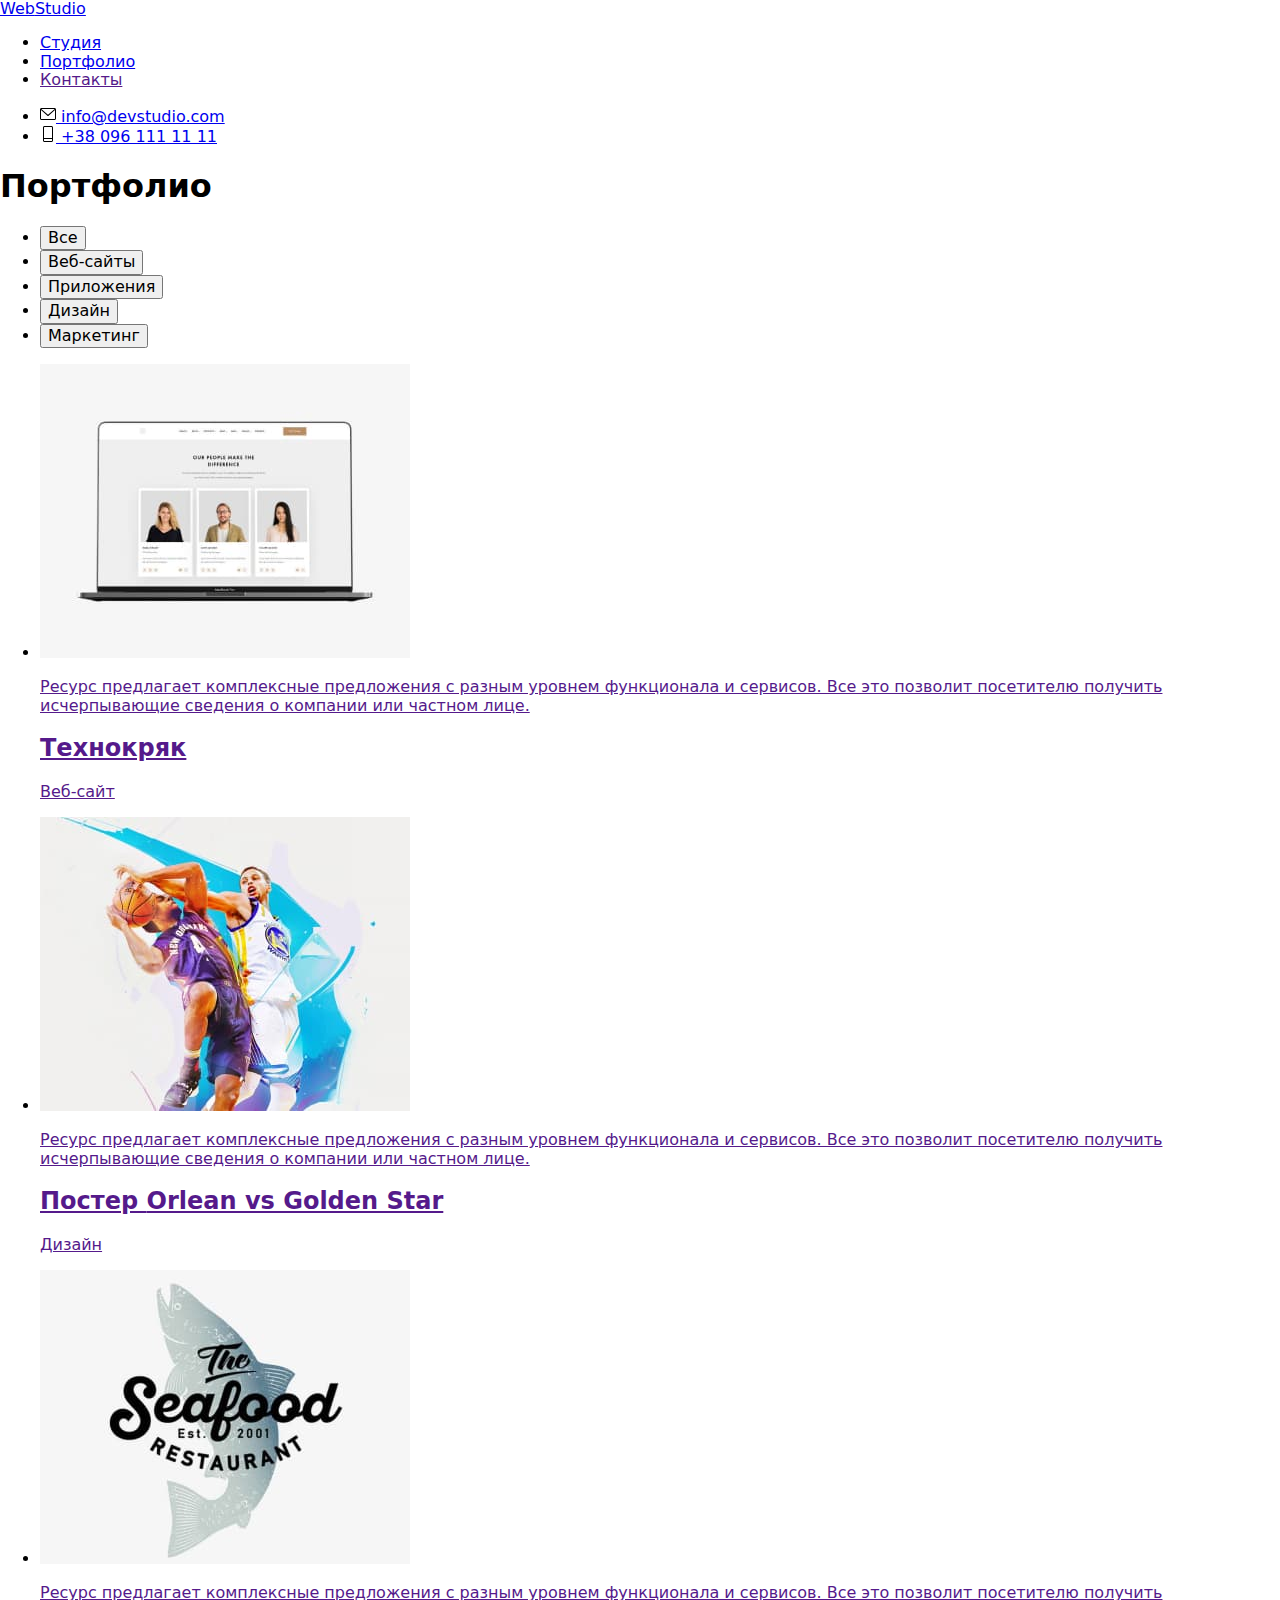
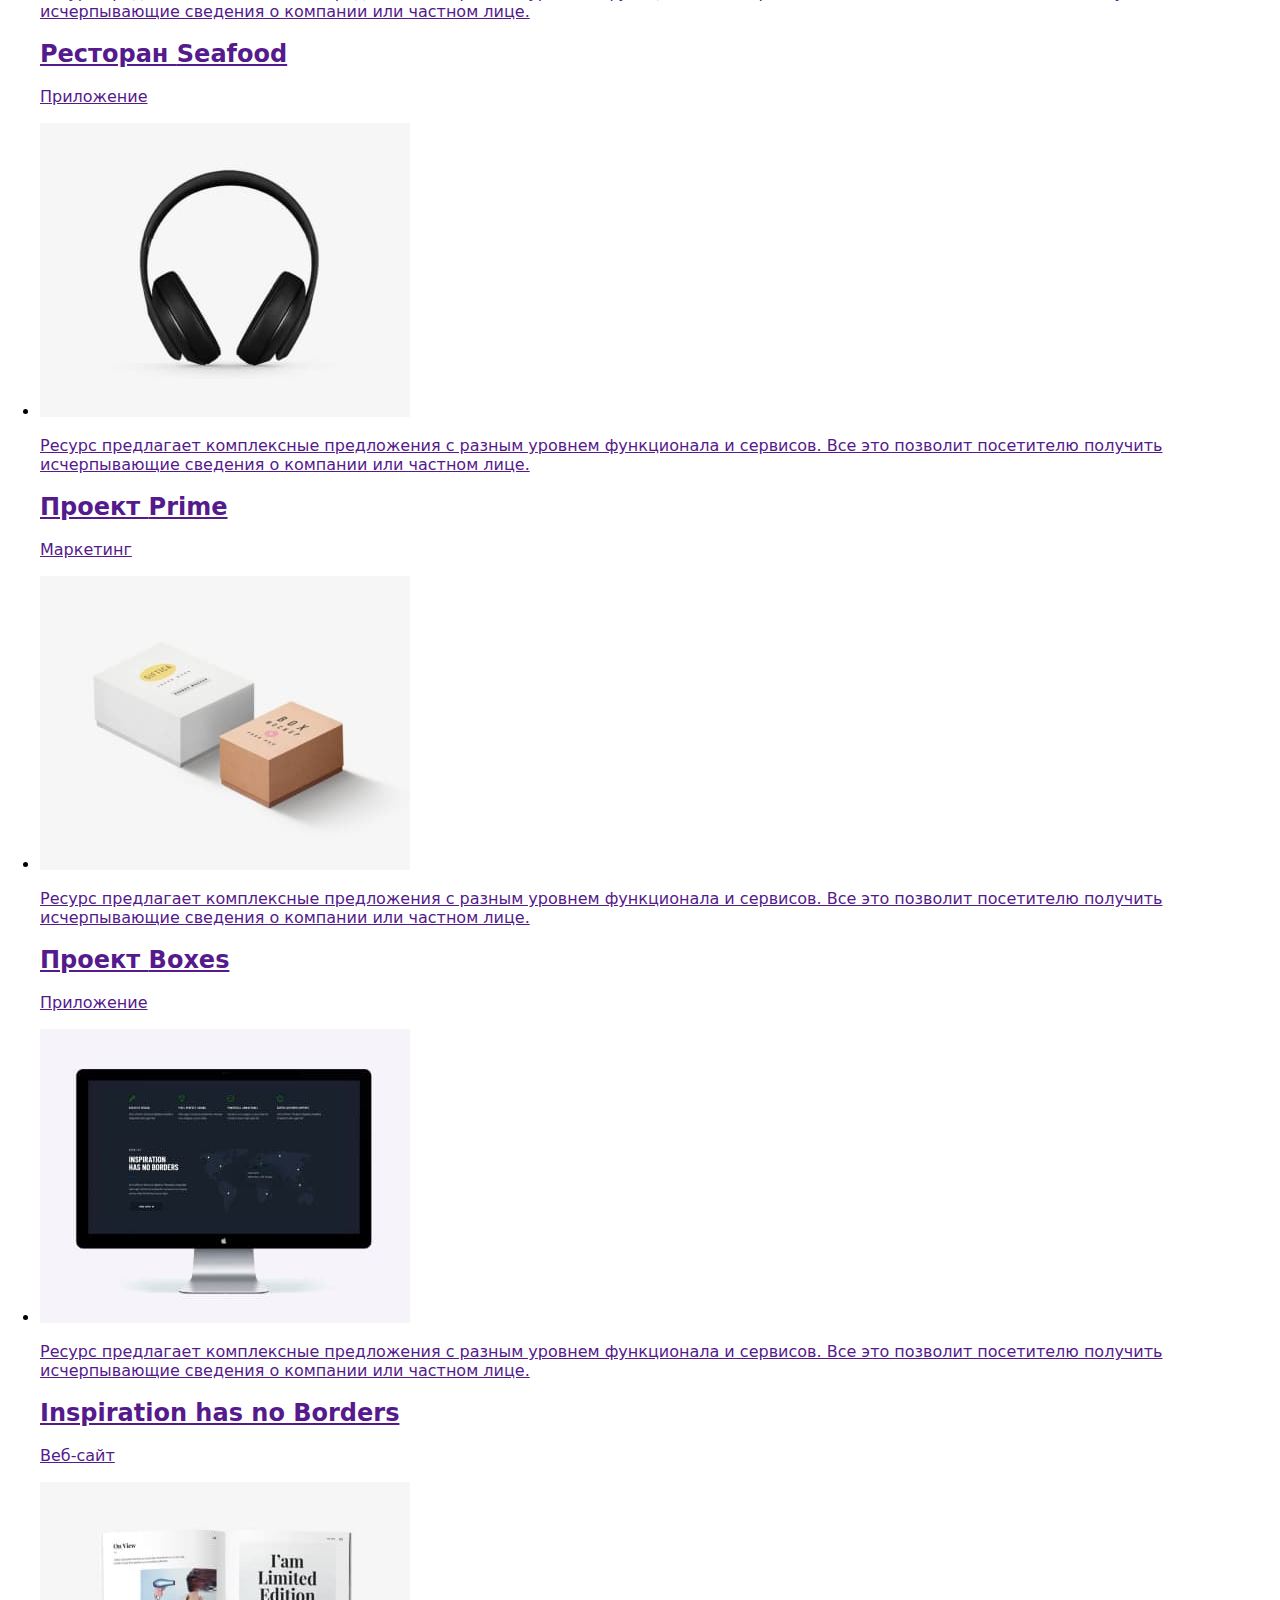
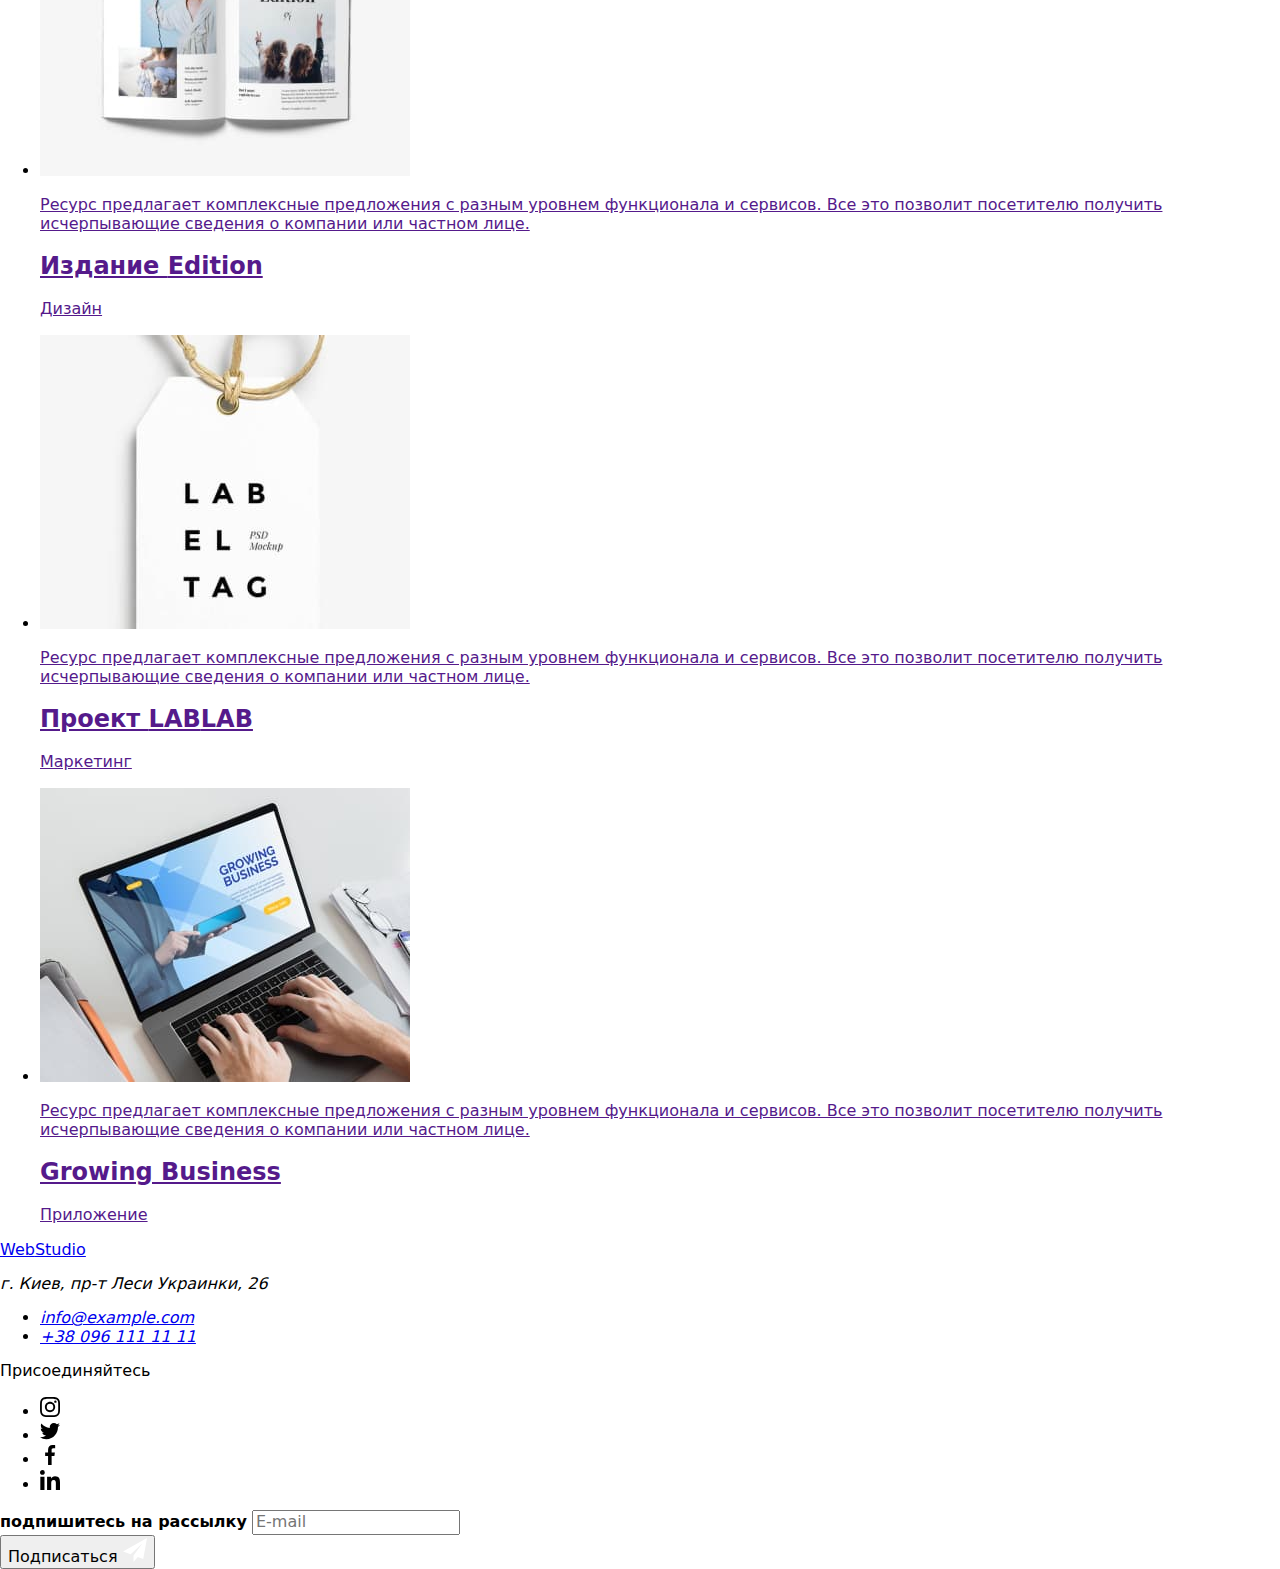
==== commit 4e950cb1: "ДЗ-7 кроме модального окна" ====
--- a/portfolio.html
+++ b/portfolio.html
@@ -9,7 +9,7 @@
     <link href="https://fonts.googleapis.com/css2?family=Raleway:wght@700&family=Roboto:wght@400;500;700;900&display=swap"
     rel="stylesheet">
     <link rel="stylesheet" href="https://cdnjs.cloudflare.com/ajax/libs/modern-normalize/1.1.0/modern-normalize.min.css">
-    <link rel="stylesheet" href="./css/styles.css" />
+    <link rel="stylesheet" href="./dist/css/main.min.css">
 </head>
 
 <body>
@@ -57,177 +57,177 @@
 
         <!--Hero-->
         <main>
-            <section class="section">
+            <section class="portfolio section">
                 <div class="container">
-                    <h1 class="portfolio-title">Портфолио</h1>
+                    <h1 class="portfolio__title">Портфолио</h1>
                         
-                    <ul class="button-list">
-                        <li class="portfolio-button-list"> <button type="button" class="button-item curent">Все</button></li>
-                        <li class="portfolio-button-list"> <button type="button" class="button-item">Веб-сайты</button></li>
-                        <li class="portfolio-button-list"> <button type="button" class="button-item">Приложения</button></li>
-                        <li class="portfolio-button-list"> <button type="button" class="button-item">Дизайн</button></li>
-                        <li class="portfolio-button-list"> <button type="button" class="button-item">Маркетинг</button></li>
+                    <ul class="portfolio__button-list">
+                        <li class="portfolio__button-item"> <button type="button" class="portfolio__button-link curent">Все</button></li>
+                        <li class="portfolio__button-item"> <button type="button" class="portfolio__button-link">Веб-сайты</button></li>
+                        <li class="portfolio__button-item"> <button type="button" class="portfolio__button-link">Приложения</button></li>
+                        <li class="portfolio__button-item"> <button type="button" class="portfolio__button-link">Дизайн</button></li>
+                        <li class="portfolio__button-item"> <button type="button" class="portfolio__button-link">Маркетинг</button></li>
                     </ul>
 
-                    <ul class="card-list">
-                            <li class="card-item">
-                                <a href="" class="card-link">
-                                    <div class="product-thumb">
-                                        <img src="./images/techno.jpg" alt="Технокряк" width="370" class="card-pct">
-                                        <div class="product-overlay">
-                                            <p class="product-description">
+                    <ul class="product-list">
+                            <li class="product-list__item">
+                                <a href="" class="product-list__link">
+                                    <div class="product-list__thumb">
+                                        <img src="./images/techno.jpg" alt="Технокряк" width="370" class="product-list__pct">
+                                        <div class="product-list__overlay">
+                                            <p class="product-list__description">
                                                 Ресурс предлагает комплексные предложения с разным уровнем функционала и сервисов. Все это позволит посетителю получить
                                                 исчерпывающие сведения о компании или частном лице.
                                             </p>
                                         </div>
                                     </div>
-                                     <div class="card-text-item">
-                                         <h2 class="card-title">Технокряк</h2>
-                                          <p class="card-text">Веб-сайт</p>
-                                    </div>
-                                </a>
-                            </li>
-
-                            <li class="card-item">
-                                <a href="" class="card-link">
-                                    <div class="product-thumb">
-                                        <img src="./images/poster.jpg" alt="Постер New Orlean vs Golden Star" width="370" class="card-pct">
-                                        <div class="product-overlay">
-                                                <p class="product-description">
+                                     <div class="product-list__label">
+                                         <h2 class="product-list__title">Технокряк</h2>
+                                          <p class="product-list__text">Веб-сайт</p>
+                                    </div>
+                                </a>
+                            </li>
+
+                            <li class="product-list__item">
+                                <a href="" class="product-list__link">
+                                    <div class="product-list__thumb">
+                                        <img src="./images/poster.jpg" alt="Постер New Orlean vs Golden Star" width="370" class="product-list__pct">
+                                        <div class="product-list__overlay">
+                                                <p class="product-list__description">
                                                     Ресурс предлагает комплексные предложения с разным уровнем функционала и сервисов. Все это позволит посетителю
                                                     получить исчерпывающие сведения о компании или частном лице.
                                                 </p>
                                         </div>
                                     </div>
-                                            <div class="card-text-item">
-                                                <h2 class="card-title">Постер <span lang="en">Orlean vs Golden Star</span> </h2>
-                                                <p class="card-text">Дизайн</p>
-                                            </div>
-                                </a>
-                            </li>
-
-                            <li class="card-item">
-                                <a href="" class="card-link">
-                                    <div class="product-thumb">
-                                        <img src="./images/restaurant.jpg" alt="Ресторан Seafood" width="370" class="card-pct">
-                                            <div class="product-overlay">
-                                                <p class="product-description">
+                                            <div class="product-list__label">
+                                                <h2 class="product-list__title">Постер <span lang="en">Orlean vs Golden Star</span> </h2>
+                                                <p class="product-list__text">Дизайн</p>
+                                            </div>
+                                </a>
+                            </li>
+
+                            <li class="product-list__item">
+                                <a href="" class="product-list__link">
+                                    <div class="product-list__thumb">
+                                        <img src="./images/restaurant.jpg" alt="Ресторан Seafood" width="370" class="product-list__pct">
+                                            <div class="product-list__overlay">
+                                                <p class="product-list__description">
                                                     Ресурс предлагает комплексные предложения с разным уровнем функционала и сервисов. Все это позволит посетителю
                                                     получить исчерпывающие сведения о компании или частном лице.
                                                 </p>
                                             </div>
                                     </div>
-                                        <div class="card-text-item">
-                                                <h2 class="card-title">Ресторан <span lang="en">Seafood</span></h2>
-                                                <p class="card-text">Приложение</p>
+                                        <div class="product-list__label">
+                                                <h2 class="product-list__title">Ресторан <span lang="en">Seafood</span></h2>
+                                                <p class="product-list__text">Приложение</p>
                                             </div>  
                                 </a>
                             </li>
 
-                            <li class="card-item">
-                                <a href="" class="card-link">
-                                    <div class="product-thumb">
-                                            <img src="./images/prime.jpg" alt="Проект Prime" width="370" class="card-pct">
-                                            <div class="product-overlay">
-                                                <p class="product-description">
+                            <li class="product-list__item">
+                                <a href="" class="product-list__link">
+                                    <div class="product-list__thumb">
+                                            <img src="./images/prime.jpg" alt="Проект Prime" width="370" class="product-list__pct">
+                                            <div class="product-list__overlay">
+                                                <p class="product-list__description">
                                                     Ресурс предлагает комплексные предложения с разным уровнем функционала и сервисов. Все это позволит посетителю
                                                     получить исчерпывающие сведения о компании или частном лице.
                                                 </p>
                                             </div>
                                     </div>
-                                            <div class="card-text-item">
-                                                <h2 class="card-title">Проект <span lang="en">Prime</span></h2>
-                                                <p class="card-text">Маркетинг</p>
-                                            </div>
-                                </a>
-                            </li>
-
-                            <li class="card-item">
-                                <a href="" class="card-link">
-                                    <div class="product-thumb">
-                                        <img src="./images/boxes.jpg" alt="Проект Boxes" width="370" class="card-pct">
-                                        <div class="product-overlay">
-                                            <p class="product-description">
+                                            <div class="product-list__label">
+                                                <h2 class="product-list__title">Проект <span lang="en">Prime</span></h2>
+                                                <p class="product-list__text">Маркетинг</p>
+                                            </div>
+                                </a>
+                            </li>
+
+                            <li class="product-list__item">
+                                <a href="" class="product-list__link">
+                                    <div class="product-list__thumb">
+                                        <img src="./images/boxes.jpg" alt="Проект Boxes" width="370" class="product-list__pct">
+                                        <div class="product-list__overlay">
+                                            <p class="product-list__description">
                                                 Ресурс предлагает комплексные предложения с разным уровнем функционала и сервисов. Все это позволит посетителю
                                                 получить исчерпывающие сведения о компании или частном лице.
                                             </p>
                                         </div>
                                     </div>
-                                        <div class="card-text-item">
-                                                <h2 class="card-title">Проект <span lang="en">Boxes</span></h2>
-                                                <p class="card-text">Приложение</p>
-                                            </div>
-                                </a>
-                            </li>
-
-                            <li class="card-item">
-                                <a href="" class="card-link">
-                                    <div class="product-thumb">
-                                       <img src="./images/Inspiration.jpg" alt="Inspiration has no Borders" width="370" class="card-pct">
-                                    <div class="product-overlay">
-                                        <p class="product-description">
+                                        <div class="product-list__label">
+                                                <h2 class="product-list__title">Проект <span lang="en">Boxes</span></h2>
+                                                <p class="product-list__text">Приложение</p>
+                                            </div>
+                                </a>
+                            </li>
+
+                            <li class="product-list__item">
+                                <a href="" class="product-list__link">
+                                    <div class="product-list__thumb">
+                                       <img src="./images/Inspiration.jpg" alt="Inspiration has no Borders" width="370" class="product-list__pct">
+                                    <div class="product-list__overlay">
+                                        <p class="product-list__description">
                                             Ресурс предлагает комплексные предложения с разным уровнем функционала и сервисов. Все это позволит посетителю
                                             получить исчерпывающие сведения о компании или частном лице.
                                         </p>
                                     </div>
                                     </div>
-                                            <div class="card-text-item">
-                                                <h2 class="card-title" lang="en">Inspiration has no Borders</h2>
-                                                <p class="card-text">Веб-сайт</p>
-                                            </div>
-                                </a>
-                            </li>
-
-                            <li class="card-item">
-                                <a href="" class="card-link">
-                                    <div class="product-thumb">
-                                        <img src="./images/edition.jpg" alt="Издание Limited Edition" width="370" class="card-pct">
-                                        <div class="product-overlay">
-                                            <p class="product-description">
+                                            <div class="product-list__label">
+                                                <h2 class="product-list__title" lang="en">Inspiration has no Borders</h2>
+                                                <p class="product-list__text">Веб-сайт</p>
+                                            </div>
+                                </a>
+                            </li>
+
+                            <li class="product-list__item">
+                                <a href="" class="product-list__link">
+                                    <div class="product-list__thumb">
+                                        <img src="./images/edition.jpg" alt="Издание Limited Edition" width="370" class="product-list__pct">
+                                        <div class="product-list__overlay">
+                                            <p class="product-list__description">
                                                 Ресурс предлагает комплексные предложения с разным уровнем функционала и сервисов. Все это позволит посетителю
                                                 получить исчерпывающие сведения о компании или частном лице.
                                             </p>
                                         </div>
                                     </div>
-                                        <div class="card-text-item">
-                                            <h2 class="card-title">Издание <span lang="en">Edition</span> </h2>
-                                            <p class="card-text">Дизайн</p>
+                                        <div class="product-list__label">
+                                            <h2 class="product-list__title">Издание <span lang="en">Edition</span> </h2>
+                                            <p class="product-list__text">Дизайн</p>
                                         </div>
                                 </a>        
                             </li>
 
-                            <li class="card-item">
-                                <a href="" class="card-link">
-                                    <div class="product-thumb">
-                                        <img src="./images/lab.jpg" alt="Проект LAB" width="370" class="card-pct">
-                                        <div class="product-overlay">
-                                            <p class="product-description">
+                            <li class="product-list__item">
+                                <a href="" class="product-list__link">
+                                    <div class="product-list__thumb">
+                                        <img src="./images/lab.jpg" alt="Проект LAB" width="370" class="product-list__pct">
+                                        <div class="product-list__overlay">
+                                            <p class="product-list__description">
                                                 Ресурс предлагает комплексные предложения с разным уровнем функционала и сервисов. Все это позволит посетителю
                                                 получить исчерпывающие сведения о компании или частном лице.
                                             </p>
                                         </div>
                                     </div>
-                                            <div class="card-text-item">
-                                                <h2 class="card-title">Проект <span lang="en">LAB</span>LAB</h2>
-                                                <p class="card-text">Маркетинг</p>
-                                            </div>
-                                </a>
-                            </li>
-
-                            <li class="card-item">
-                                <a href="" class="card-link">
-                                    <div class="product-thumb">
-                                        <img src="./images/bisiness.jpg" alt="Growing Business" width="370" class="card-pct">
-                                        <div class="product-overlay">
-                                            <p class="product-description">
+                                            <div class="product-list__label">
+                                                <h2 class="product-list__title">Проект <span lang="en">LAB</span>LAB</h2>
+                                                <p class="product-list__text">Маркетинг</p>
+                                            </div>
+                                </a>
+                            </li>
+
+                            <li class="product-list__item">
+                                <a href="" class="product-list__link">
+                                    <div class="product-list__thumb">
+                                        <img src="./images/bisiness.jpg" alt="Growing Business" width="370" class="product-list__pct">
+                                        <div class="product-list__overlay">
+                                            <p class="product-list__description">
                                                 Ресурс предлагает комплексные предложения с разным уровнем функционала и сервисов. Все это позволит посетителю
                                                 получить исчерпывающие сведения о компании или частном лице.
                                             </p>
                                         </div>
                                     </div>
-                                            <div class="card-text-item">
-                                                <h2 class="card-title" >Growing Business</h2>
-                                                <p class="card-text">Приложение</p>
+                                            <div class="product-list__label">
+                                                <h2 class="product-list__title" >Growing Business</h2>
+                                                <p class="product-list__text">Приложение</p>
                                             </div>
                                 </a>
                             </li>
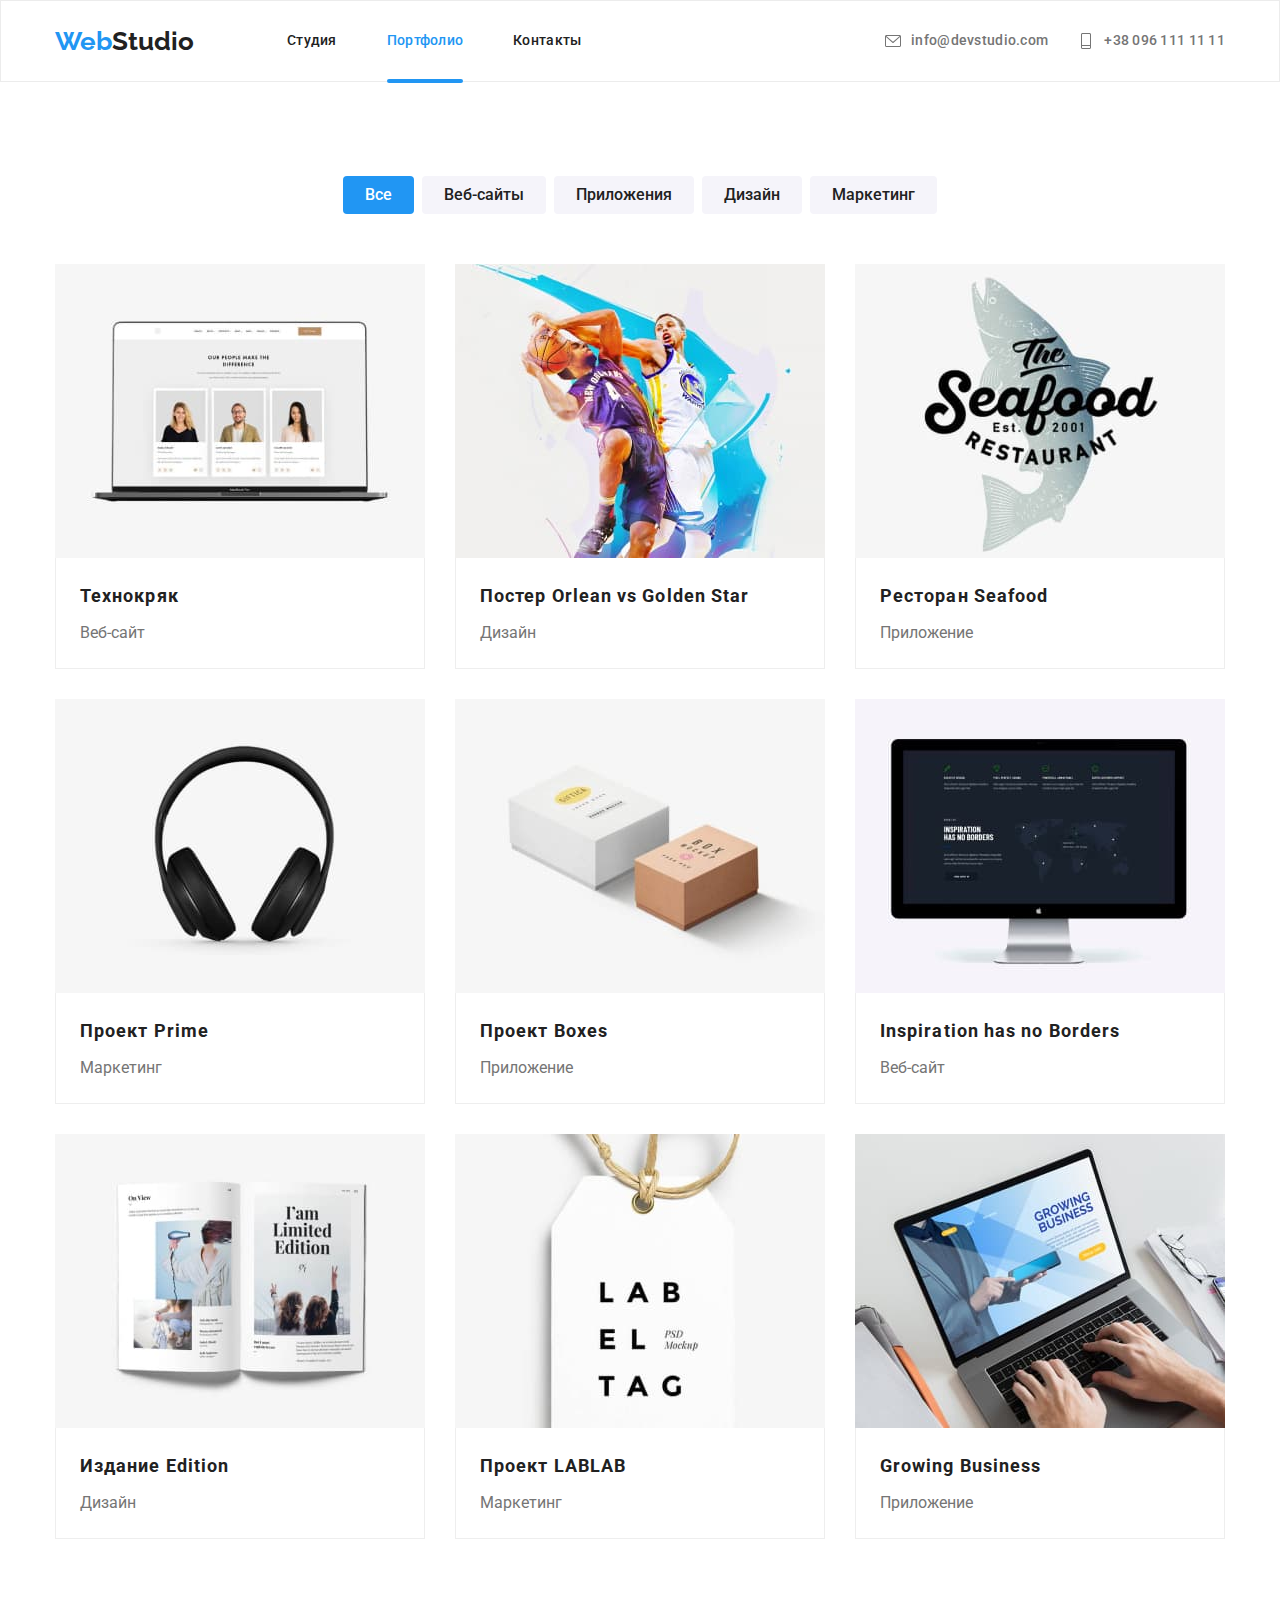
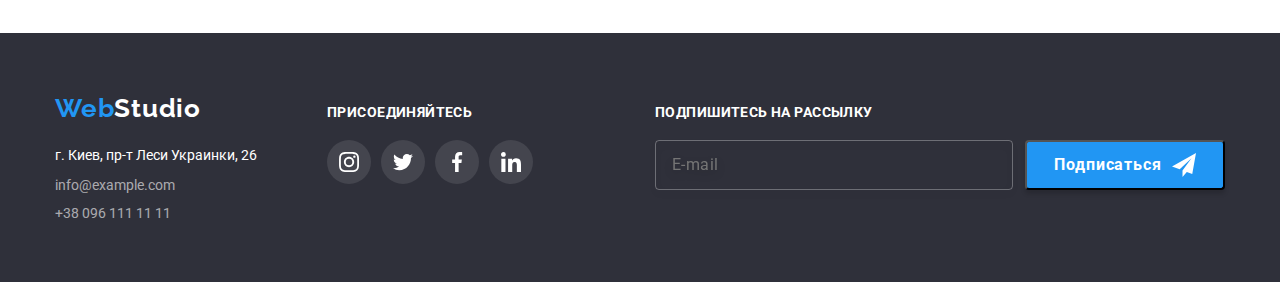
==== commit 3d2e11eb: "Дз 7-с  правками" ====
--- a/portfolio.html
+++ b/portfolio.html
@@ -9,7 +9,7 @@
     <link href="https://fonts.googleapis.com/css2?family=Raleway:wght@700&family=Roboto:wght@400;500;700;900&display=swap"
     rel="stylesheet">
     <link rel="stylesheet" href="https://cdnjs.cloudflare.com/ajax/libs/modern-normalize/1.1.0/modern-normalize.min.css">
-    <link rel="stylesheet" href="./dist/css/main.min.css">
+    <link rel="stylesheet" href="./css/main.min.css">
 </head>
 
 <body>
@@ -242,7 +242,7 @@
         <footer class="footer">
 
             <div class="container footer__container">
-                    <div class="footer__footer-contacts">
+                    <div class="footer__contacts">
                         <a class="footer__logo" href="./index.html"> <span class="footer__logo--white">Web</span>Studio</a>
                         <address>
                             <p class="footer__adress">г. Киев, пр-т Леси Украинки, 26</p>
--- a/css/main.min.css
+++ b/css/main.min.css
@@ -0,0 +1 @@
+*::before,*::after{-webkit-box-sizing:inherit;box-sizing:inherit}* body{color:#757575;background-color:#fff;font-family:Roboto,sans-serif;font-size:16px}.list{list-style:none}.header{border:1px solid #ececec}.header__logo,.header__logo-item{color:#212121;font-family:raleway;font-weight:700;font-size:26px;line-height:1.19;text-decoration:none;padding-top:24px;padding-bottom:24px}.header__logo-item{color:#2196f3}.header__site-nav{display:-webkit-box;display:-ms-flexbox;display:flex;margin-left:93px;margin-top:0px;margin-bottom:0px;padding-left:0px;list-style:none}.site-nav__link{position:relative;-webkit-transition-property:color;transition-property:color;-webkit-transition-duration:250ms;transition-duration:250ms;-webkit-transition-timing-function:cubic-bezier(0.4, 0, 0.2, 1);transition-timing-function:cubic-bezier(0.4, 0, 0.2, 1);display:block;padding-top:32px;padding-bottom:32px;color:#212121;font-weight:500;font-size:14px;line-height:1.14;letter-spacing:.02em;text-decoration:none}.site-nav__link:hover,.site-nav__link:focus{color:#2196f3}.site-nav__link.curent{color:#2196f3}.site-nav__link.curent::after{content:"";display:block;background-color:#2196f3;width:100%;height:4px;border-radius:2px;position:absolute;left:0px;bottom:-2px}.site-nav__item:not(:last-child){margin-right:50px}.header__main-nav{display:-webkit-box;display:-ms-flexbox;display:flex;-webkit-box-align:center;-ms-flex-align:center;align-items:center}.section{padding-top:94px;padding-bottom:94px}.feture{padding-top:0px}.container{width:1200px;padding-left:15px;padding-right:15px;margin-left:auto;margin-right:auto}.page__container{display:-webkit-box;display:-ms-flexbox;display:flex;-webkit-box-pack:justify;-ms-flex-pack:justify;justify-content:space-between}.footer__container{display:-webkit-box;display:-ms-flexbox;display:flex;-webkit-box-align:baseline;-ms-flex-align:baseline;align-items:baseline}.hero{background-image:-webkit-gradient(linear, left top, left bottom, from(rgba(47, 48, 58, 0.4)), to(rgba(47, 48, 58, 0.4))),url(../../images/hero-background.jpg);background-image:linear-gradient(rgba(47, 48, 58, 0.4), rgba(47, 48, 58, 0.4)),url(../../images/hero-background.jpg);max-width:1600px;margin:0 auto;text-align:center;padding-top:200px;padding-bottom:200px;background-size:cover;background-repeat:no-repeat}.hero__title{color:#fff;font-weight:900;font-size:44px;line-height:1.36;text-align:center;letter-spacing:.06em;width:696px;margin-top:0px;margin-bottom:30px;margin-left:auto;margin-right:auto;text-transform:uppercase}.benefits__list{display:-webkit-box;display:-ms-flexbox;display:flex;-webkit-box-pack:center;-ms-flex-pack:center;justify-content:center;margin-top:0px;margin-bottom:0px;padding-left:0px;padding-right:0px}.benefits__item{width:270px}.benefits__item:not(:last-child){margin-right:30px}.benefits__subtitle{color:#212121;margin-top:0px;margin-bottom:10px;font-size:14px;line-height:1.7;text-transform:uppercase}.benefits__text{margin-top:0px;margin-bottom:0px;line-height:1.71}.benefits__icon{display:-webkit-box;display:-ms-flexbox;display:flex;-webkit-box-pack:center;-ms-flex-pack:center;justify-content:center;-webkit-box-align:center;-ms-flex-align:center;align-items:center;width:270px;height:120px;background-color:#f5f4fa;margin-bottom:30px;border-radius:4px}.benefits__title{position:absolute;white-space:nowrap;width:1px;height:1px;overflow:hidden;border:0;padding:0;clip:rect(0 0 0 0);-webkit-clip-path:inset(50%);clip-path:inset(50%);margin:-1px}.portfolio__title{position:absolute;white-space:nowrap;width:1px;height:1px;overflow:hidden;border:0;padding:0;clip:rect(0 0 0 0);-webkit-clip-path:inset(50%);clip-path:inset(50%);margin:-1px}.checkbox{position:absolute;width:1px;height:1px;margin:-1px;border:0;padding:0;clip:rect(0 0 0 0);overflow:hidden}.feature__title{margin-top:0px;margin-bottom:50px;color:#212121;font-weight:700;font-size:36px;line-height:1.16;text-align:center}.feature__list{display:-webkit-box;display:-ms-flexbox;display:flex;margin-top:0px;margin-bottom:0px;padding-left:0px;padding-right:0px}.feature__item{margin-right:30px}.feature__item:nth-last-child(-n+1){margin-right:0px}.feature__img{display:block;max-width:100%;height:auto}.feature__card{position:relative;display:-webkit-box;display:-ms-flexbox;display:flex}.feature__text{display:-webkit-box;display:-ms-flexbox;display:flex;-webkit-box-pack:center;-ms-flex-pack:center;justify-content:center;-webkit-box-align:center;-ms-flex-align:center;align-items:center;position:absolute;bottom:0;background-color:rgba(47,48,58,.8);width:370px;height:70px;margin-top:0px;margin-bottom:0px;width:100%;font-weight:700;font-size:14px;line-height:1.14;letter-spacing:.03em;text-transform:uppercase;color:#fff}.team{background-color:#f5f4fa}.team__title{margin-top:0px;margin-bottom:50px;text-align:center;color:#212121;font-weight:700;font-size:36px;line-height:1.16}.team__list{display:-webkit-box;display:-ms-flexbox;display:flex;-webkit-box-pack:center;-ms-flex-pack:center;justify-content:center;text-align:center;margin-top:0px;margin-bottom:0px;padding-left:0px}.team__item{padding-bottom:30px;-webkit-box-shadow:0px 1px 3px rgba(0,0,0,.12),0px 1px 1px rgba(0,0,0,.14),0px 2px 1px rgba(0,0,0,.2);box-shadow:0px 1px 3px rgba(0,0,0,.12),0px 1px 1px rgba(0,0,0,.14),0px 2px 1px rgba(0,0,0,.2);border-radius:0px 0px 4px 4px;background-color:#fff}.team__item:not(:last-child){margin-right:30px}.team__subtitle{margin-bottom:10px;margin-top:0px;color:#212121;font-weight:500;font-size:16px;line-height:1.18;text-align:center;letter-spacing:.03em}.team__contant{font-weight:400;font-size:16px;line-height:1.18;margin-top:0px;margin-bottom:16px}.team__pct{margin-bottom:30px}.clients__title{margin-top:0px;margin-bottom:50px;font-weight:700;font-size:36px;line-height:1.16;text-align:center;letter-spacing:.03em;color:#212121}.clients__list{display:-webkit-box;display:-ms-flexbox;display:flex;-webkit-box-pack:center;-ms-flex-pack:center;justify-content:center;list-style:none;margin-top:0px;margin-bottom:0px;padding-left:0px}.clients__item{margin-right:30px;margin-top:0px;margin-bottom:0px}.clients__item:last-child{margin-right:0px}.client__link{-webkit-transition-property:border,color;transition-property:border,color;-webkit-transition-duration:250ms;transition-duration:250ms;-webkit-transition-timing-function:cubic-bezier(0.4, 0, 0.2, 1);transition-timing-function:cubic-bezier(0.4, 0, 0.2, 1);display:-webkit-box;display:-ms-flexbox;display:flex;-webkit-box-pack:center;-ms-flex-pack:center;justify-content:center;width:170px;height:92px;left:215px;top:2493px;color:#afb1b8;border:1px solid #afb1b8;border-radius:4px}.client__link:hover,.client__link:focus{border-color:#2196f3;color:#2196f3}.clients-icon{fill:currentColor}.footer{background-color:#2f303a;padding-top:60px;padding-bottom:60px}.footer__adress{color:#fff;font-style:normal;font-weight:400;font-size:14px;line-height:1.7;margin-top:0px;margin-bottom:9px}.footer__logo{color:#fff;display:inline-block;margin-top:0px;margin-bottom:20px;padding-top:0px;padding-bottom:0px;margin-top:0px;font-family:raleway;font-weight:700;font-size:26px;line-height:1.19;letter-spacing:.03em;text-decoration:none}.footer__logo--white{color:#2196f3;margin-top:0px}.social__list{display:-webkit-box;display:-ms-flexbox;display:flex;-webkit-box-pack:center;-ms-flex-pack:center;justify-content:center;padding-left:0px;list-style:none}.social__item+.social__item{margin-left:10px}.social__link{width:44px;height:44px;border-radius:50%;display:-webkit-box;display:-ms-flexbox;display:flex;-webkit-box-align:center;-ms-flex-align:center;align-items:center;-webkit-box-pack:center;-ms-flex-pack:center;justify-content:center;color:#afb1b8;-webkit-transition-property:color,background-color;transition-property:color,background-color;-webkit-transition-duration:250ms;transition-duration:250ms;-webkit-transition-timing-function:cubic-bezier(0.4, 0, 0.2, 1);transition-timing-function:cubic-bezier(0.4, 0, 0.2, 1)}.social__link:hover,.social__link:focus{background-color:#2196f3;color:#fff}.social__icon{fill:currentColor}.footer__social{-webkit-box-pack:center;-ms-flex-pack:center;justify-content:center;margin-right:auto}.footer__social--title{color:#fff;font-weight:700;font-size:14px;line-height:16px;letter-spacing:.03em;text-transform:uppercase;margin-top:0px;margin-bottom:20px}.footer__social--list{display:-webkit-box;display:-ms-flexbox;display:flex;margin-top:0px;margin-bottom:0px;padding-left:0px}.footer__social--link{display:-webkit-box;display:-ms-flexbox;display:flex;-webkit-box-align:center;-ms-flex-align:center;align-items:center;-webkit-box-pack:center;-ms-flex-pack:center;justify-content:center;-webkit-transition-property:background-color;transition-property:background-color;-webkit-transition-duration:250ms;transition-duration:250ms;-webkit-transition-timing-function:cubic-bezier(0.4, 0, 0.2, 1);transition-timing-function:cubic-bezier(0.4, 0, 0.2, 1);width:44px;height:44px;border-radius:50%;cursor:pointer;background-color:rgba(255,255,255,.1)}.footer__social--link:hover,.footer__social--link:focus{background-color:#2196f3}.footer__social--item{-webkit-box-pack:center;-ms-flex-pack:center;justify-content:center;margin-right:auto}.footer__social--item:not(:last-child){margin-right:10px}.footer__social--icon{fill:#fff}.footer__social{-webkit-box-pack:center;-ms-flex-pack:center;justify-content:center;margin-right:auto}.footer__social--title{color:#fff;font-weight:700;font-size:14px;line-height:16px;letter-spacing:.03em;text-transform:uppercase;margin-top:0px;margin-bottom:20px}.footer__social--list{display:-webkit-box;display:-ms-flexbox;display:flex;margin-top:0px;margin-bottom:0px;padding-left:0px}.footer__social--link{display:-webkit-box;display:-ms-flexbox;display:flex;-webkit-box-align:center;-ms-flex-align:center;align-items:center;-webkit-box-pack:center;-ms-flex-pack:center;justify-content:center;-webkit-transition-property:background-color;transition-property:background-color;-webkit-transition-duration:250ms;transition-duration:250ms;-webkit-transition-timing-function:cubic-bezier(0.4, 0, 0.2, 1);transition-timing-function:cubic-bezier(0.4, 0, 0.2, 1);width:44px;height:44px;border-radius:50%;cursor:pointer;background-color:rgba(255,255,255,.1)}.footer__social--link:hover,.footer__social--link:focus{background-color:#2196f3}.footer__social--item{-webkit-box-pack:center;-ms-flex-pack:center;justify-content:center;margin-right:auto}.footer__social--item:not(:last-child){margin-right:10px}.footer__social--icon{fill:#fff}.footer__form{display:-webkit-box;display:-ms-flexbox;display:flex;-webkit-box-align:end;-ms-flex-align:end;align-items:flex-end}.footer__sign{width:358px}.footer__label{display:block;color:#fff;margin-bottom:20px;font-weight:700;font-size:14px;line-height:16px;letter-spacing:.03em;text-transform:uppercase}.footer__input{padding-left:16px;width:358px;height:50px;background-color:rgba(0,0,0,0);border:1px solid rgba(255,255,255,.3);-webkit-box-sizing:border-box;box-sizing:border-box;-webkit-filter:drop-shadow(0px 4px 4px rgba(0, 0, 0, 0.15));filter:drop-shadow(0px 4px 4px rgba(0, 0, 0, 0.15));border-radius:4px;color:#fff}.footer__input::-webkit-input-placeholder{font-size:16px;line-height:1.25;letter-spacing:.03em}.footer__input::-moz-placeholder{font-size:16px;line-height:1.25;letter-spacing:.03em}.footer__input:-ms-input-placeholder{font-size:16px;line-height:1.25;letter-spacing:.03em}.footer__input::-ms-input-placeholder{font-size:16px;line-height:1.25;letter-spacing:.03em}.footer__input::placeholder{font-size:16px;line-height:1.25;letter-spacing:.03em}.product-list{display:-webkit-box;display:-ms-flexbox;display:flex;-ms-flex-wrap:wrap;flex-wrap:wrap;list-style:none;margin-top:0px;margin-bottom:0px;margin-left:0px;padding-left:0px}.product-list__item{width:370px;margin-right:30px;margin-bottom:30px;-webkit-box-sizing:border-box;box-sizing:border-box}.product-list__item:nth-child(3n){margin-right:0px}.product-list__item:nth-last-child(-n+3){margin-bottom:0px}.product-list__pct{max-width:100%;display:block;height:auto;margin:0px}.product-list__label{border-left:1px solid #eee;border-right:1px solid #eee;border-bottom:1px solid #eee;padding-top:20px;padding-bottom:20px;padding-left:24px;padding-right:24px}.product-list__title{color:#212121;font-weight:700;font-size:18px;line-height:2;letter-spacing:.06em;margin-top:0px;margin-bottom:4px}.product-list__text{font-size:16px;line-height:1.87;margin-top:0px;margin-bottom:0px;color:#757575}.product-list__link{list-style:none;text-decoration:none;display:block;-webkit-transition-property:-webkit-box-shadow;transition-property:-webkit-box-shadow;transition-property:box-shadow;transition-property:box-shadow, -webkit-box-shadow;-webkit-transition-duration:250ms;transition-duration:250ms;-webkit-transition-timing-function:cubic-bezier(0.4, 0, 0.2, 1);transition-timing-function:cubic-bezier(0.4, 0, 0.2, 1)}.product-list__link:hover,.product-list__link:focus{background:#fff;-webkit-box-sizing:border-box;box-sizing:border-box;-webkit-box-shadow:0px 1px 1px rgba(0,0,0,.12),0px 4px 4px rgba(0,0,0,.06),1px 4px 6px rgba(0,0,0,.16);box-shadow:0px 1px 1px rgba(0,0,0,.12),0px 4px 4px rgba(0,0,0,.06),1px 4px 6px rgba(0,0,0,.16)}.product-list__thumb{position:relative;overflow:hidden}.product-list__overlay{position:absolute;width:100%;height:100%;bottom:0;background-color:rgba(33,150,243,.9);-webkit-transition-property:visibility,-webkit-transform;transition-property:visibility,-webkit-transform;transition-property:visibility,transform;transition-property:visibility,transform,-webkit-transform;-webkit-transform:translateY(100%);transform:translateY(100%);-webkit-transition-duration:250ms;transition-duration:250ms;-webkit-transition-timing-function:cubic-bezier(0.4, 0, 0.2, 1);transition-timing-function:cubic-bezier(0.4, 0, 0.2, 1);visibility:hidden}.product-list__link:hover .product-list__overlay,.product-list__link:focus .product-list__overlay{-webkit-transform:translateY(0);transform:translateY(0);visibility:visible}.product-list__description{display:-webkit-box;display:-ms-flexbox;display:flex;position:absolute;width:100%;height:100%;margin:0;padding:63px 24px;font-size:18px;line-height:1.55;letter-spacing:.03em;color:#fff}.backdrop{position:fixed;top:0;left:0;width:100%;height:100%;background-color:rgba(0,0,0,.2)}.backdrop.is-hidden{opacity:0;pointer-events:none;visibility:hidden;-webkit-transition-timing-function:cubic-bezier(0.4, 0, 0.2, 1);transition-timing-function:cubic-bezier(0.4, 0, 0.2, 1);-webkit-transition-duration:250ms;transition-duration:250ms}.backdrop.is-hidden .modal{-webkit-transform:translate(-50%, -50%) scale(0.7);transform:translate(-50%, -50%) scale(0.7)}.modal{-webkit-transition-property:scale,-webkit-transform;transition-property:scale,-webkit-transform;transition-property:transform,scale;transition-property:transform,scale,-webkit-transform;-webkit-transition-duration:250ms;transition-duration:250ms;-webkit-animation-timing-function:cubic-bezier(0.4, 0, 0.2, 1);animation-timing-function:cubic-bezier(0.4, 0, 0.2, 1);position:absolute;top:50%;left:50%;-webkit-transform:translate(-50%, -50%) scale(1);transform:translate(-50%, -50%) scale(1);padding:40px;width:528px;min-height:581px;background-color:#fff;background:#fff;-webkit-box-shadow:0px 1px 3px rgba(0,0,0,.12),0px 1px 1px rgba(0,0,0,.14),0px 2px 1px rgba(0,0,0,.2);box-shadow:0px 1px 3px rgba(0,0,0,.12),0px 1px 1px rgba(0,0,0,.14),0px 2px 1px rgba(0,0,0,.2);border-radius:4px}.form__title{margin-top:0px;margin-bottom:12px;font-weight:700;font-size:20px;line-height:1.15;text-align:center;letter-spacing:.03em;color:#212121}.form__field{display:-webkit-box;display:-ms-flexbox;display:flex;-webkit-box-orient:vertical;-webkit-box-direction:normal;-ms-flex-direction:column;flex-direction:column;margin-bottom:10px;position:relative}.form__input{-webkit-transition-property:outline-color,border-color;transition-property:outline-color,border-color;-webkit-transition-duration:250ms;transition-duration:250ms;-webkit-animation-timing-function:cubic-bezier(0.4, 0, 0.2, 1);animation-timing-function:cubic-bezier(0.4, 0, 0.2, 1);margin-top:0px;margin-bottom:0px;padding-left:42px;width:448px;height:40px;border:1px solid rgba(33,33,33,.2);-webkit-box-sizing:border-box;box-sizing:border-box;border-radius:4px}.form__input:focus{border-color:#2196f3;outline-color:#2196f3}.form__label{font-size:12px;line-height:1.16;letter-spacing:.01em;margin-bottom:4px}.form__icon{-webkit-transition-property:fill;transition-property:fill;-webkit-transition-duration:250ms;transition-duration:250ms;-webkit-animation-timing-function:cubic-bezier(0.4, 0, 0.2, 1);animation-timing-function:cubic-bezier(0.4, 0, 0.2, 1);position:absolute;top:50%;left:15px}.form__input:focus+.form__icon{fill:#2196f3}.comment-input::-webkit-input-placeholder{font-weight:400;font-size:14px;line-height:16px;letter-spacing:.01em;color:rgba(117,117,117,.5)}.comment-input::-moz-placeholder{font-weight:400;font-size:14px;line-height:16px;letter-spacing:.01em;color:rgba(117,117,117,.5)}.comment-input:-ms-input-placeholder{font-weight:400;font-size:14px;line-height:16px;letter-spacing:.01em;color:rgba(117,117,117,.5)}.comment-input::-ms-input-placeholder{font-weight:400;font-size:14px;line-height:16px;letter-spacing:.01em;color:rgba(117,117,117,.5)}.comment-input::placeholder{font-weight:400;font-size:14px;line-height:16px;letter-spacing:.01em;color:rgba(117,117,117,.5)}textarea{resize:none}.form__comment{width:448px;height:120px;padding:12px 16px;border:1px solid rgba(33,33,33,.2);-webkit-box-sizing:border-box;box-sizing:border-box;border-radius:4px}.comment-input{margin-bottom:20px}.policy{display:-webkit-box;display:-ms-flexbox;display:flex;-webkit-box-align:center;-ms-flex-align:center;align-items:center;margin-top:0px;margin-bottom:30px}.policy__label{display:-webkit-box;display:-ms-flexbox;display:flex;-webkit-box-align:center;-ms-flex-align:center;align-items:center;margin-left:8px;font-size:14px;line-height:1.71;letter-spacing:.03em}.policy__icon{margin-right:8px;display:inline-block;width:16px;height:15px;border-radius:2px;border:2px solid #212121}.checkbox:checked+.policy__icon{background-color:#2196f3;background-image:url(../../images/icon\ check.svg);background-size:contain;background-origin:border-box;border-color:#2196f3}.checkbox:focus+.policy__icon{border-color:#2196f3}.checkbox:focus+.policy__icon{border-color:#2196f3}.policy__link{color:#2196f3}.header-contacts{display:-webkit-box;display:-ms-flexbox;display:flex;list-style:none;-webkit-box-align:center;-ms-flex-align:center;align-items:center;fill:#757575;margin-top:0px;margin-bottom:0px;padding-left:0px}.mail__link,.tel__link{color:#757575;font-weight:500;font-size:14px;line-height:1.14px;letter-spacing:.02em;text-decoration:none;display:-webkit-box;display:-ms-flexbox;display:flex;-webkit-box-align:center;-ms-flex-align:center;align-items:center;padding-top:32px;padding-bottom:32px;-webkit-transition-property:color;transition-property:color;-webkit-transition-duration:250ms;transition-duration:250ms;-webkit-transition-timing-function:cubic-bezier(0.4, 0, 0.2, 1);transition-timing-function:cubic-bezier(0.4, 0, 0.2, 1)}.mail__link:hover,.mail__link:focus,.tel__link:hover,.tel__link:focus{color:#2196f3}.mail__link__icon:focus,.mail__link__icon:hover,.tel__link__icon:focus,.tel__link__icon:hover{fill:currentColor}.mail{margin-right:30px}.mail__icon{margin-right:10px;fill:currentColor}.tel__icon{margin-right:10px;fill:currentColor}.header{border:1px solid #ececec}.contacts{margin-left:auto}.footer__list{margin-top:0px;margin-bottom:0px;list-style:none;padding-left:0px}.footer__mail--item,.footer__tel--item{display:inline-block;-webkit-transition-property:color;transition-property:color;-webkit-transition-duration:250ms;transition-duration:250ms;-webkit-transition-timing-function:cubic-bezier(0.4, 0, 0.2, 1);transition-timing-function:cubic-bezier(0.4, 0, 0.2, 1);color:rgba(255,255,255,.6);font-style:normal;font-weight:400;font-size:14px;line-height:1.17;text-decoration:none}.footer__mail--item:hover,.footer__mail--item:focus,.footer__tel--item:hover,.footer__tel--item:focus{color:#2196f3}.footer__mail{margin-bottom:9px}.footer__contacts{margin-right:70px}.hero__button{color:#fff;background-color:#2196f3;font-family:Roboto;font-weight:700;font-size:16px;line-height:1.87;letter-spacing:.06em;border-radius:4px;border:none;padding-left:32px;padding-right:32px;padding-top:10px;padding-bottom:10px;cursor:pointer}.footer__button{display:-webkit-box;display:-ms-flexbox;display:flex;-webkit-box-align:center;-ms-flex-align:center;align-items:center;-webkit-box-pack:center;-ms-flex-pack:center;justify-content:center;margin-left:12px;margin-top:0px;margin-bottom:0px;padding:0 0;width:200px;height:50px;font-weight:700;font-size:16px;line-height:1.87;letter-spacing:.06em;color:#fff;background-color:#2196f3;-webkit-box-shadow:0px 4px 4px rgba(0,0,0,.15);box-shadow:0px 4px 4px rgba(0,0,0,.15);border-radius:4px;cursor:pointer}.footer__icon{margin-left:10px}.form__button--submit{display:-webkit-box;display:-ms-flexbox;display:flex;margin-right:auto;margin-left:auto;padding:10px 56px;font-weight:700;font-size:16px;line-height:1.85;letter-spacing:.06em;color:#fff;-webkit-box-shadow:0px 4px 4px rgba(0,0,0,.15);box-shadow:0px 4px 4px rgba(0,0,0,.15);border-radius:4px;background-color:#2196f3;border:none;cursor:pointer}.portfolio__button-link{color:#212121;cursor:pointer;background-color:#f5f4fa;font-family:Roboto;font-weight:500;font-size:16px;line-height:1.62;border-radius:4px;padding-left:22px;padding-right:22px;padding-top:6px;padding-bottom:6px;border:none;-webkit-transition-property:background-color,color,-webkit-box-shadow;transition-property:background-color,color,-webkit-box-shadow;transition-property:background-color,color,box-shadow;transition-property:background-color,color,box-shadow,-webkit-box-shadow;-webkit-transition-duration:250ms;transition-duration:250ms;-webkit-transition-timing-function:cubic-bezier(0.4, 0, 0.2, 1);transition-timing-function:cubic-bezier(0.4, 0, 0.2, 1)}.portfolio__button-link:hover,.portfolio__button-link:focus{color:#fff;background-color:#2196f3;-webkit-box-shadow:0px 3px 1px rgba(0,0,0,.1),0px 1px 2px rgba(0,0,0,.08),0px 2px 2px rgba(0,0,0,.12);box-shadow:0px 3px 1px rgba(0,0,0,.1),0px 1px 2px rgba(0,0,0,.08),0px 2px 2px rgba(0,0,0,.12);border-radius:4px}.portfolio__button-link.curent{color:#fff;background-color:#2196f3}.form__button--close{-webkit-transition-property:fill;transition-property:fill;-webkit-transition-duration:cubic-bezier(0.4, 0, 0.2, 1);transition-duration:cubic-bezier(0.4, 0, 0.2, 1);-webkit-animation-timing-function:cubic-bezier(0.4, 0, 0.2, 1);animation-timing-function:cubic-bezier(0.4, 0, 0.2, 1);position:absolute;top:8px;right:8px;cursor:pointer;margin:0px;padding:0px;width:30px;height:30px;border-radius:50%;background-color:#fff;border:1px solid rgba(0,0,0,.1)}.form__button--close:hover,.form__button--close:focus{fill:#2196f3}.portfolio__button-list{display:-webkit-box;display:-ms-flexbox;display:flex;-webkit-box-pack:center;-ms-flex-pack:center;justify-content:center;list-style:none;margin-top:0px;margin-bottom:50px;padding-left:0px;padding-right:0px}.portfolio__button-item:not(:last-child){margin-right:8px}/*# sourceMappingURL=main.min.css.map */